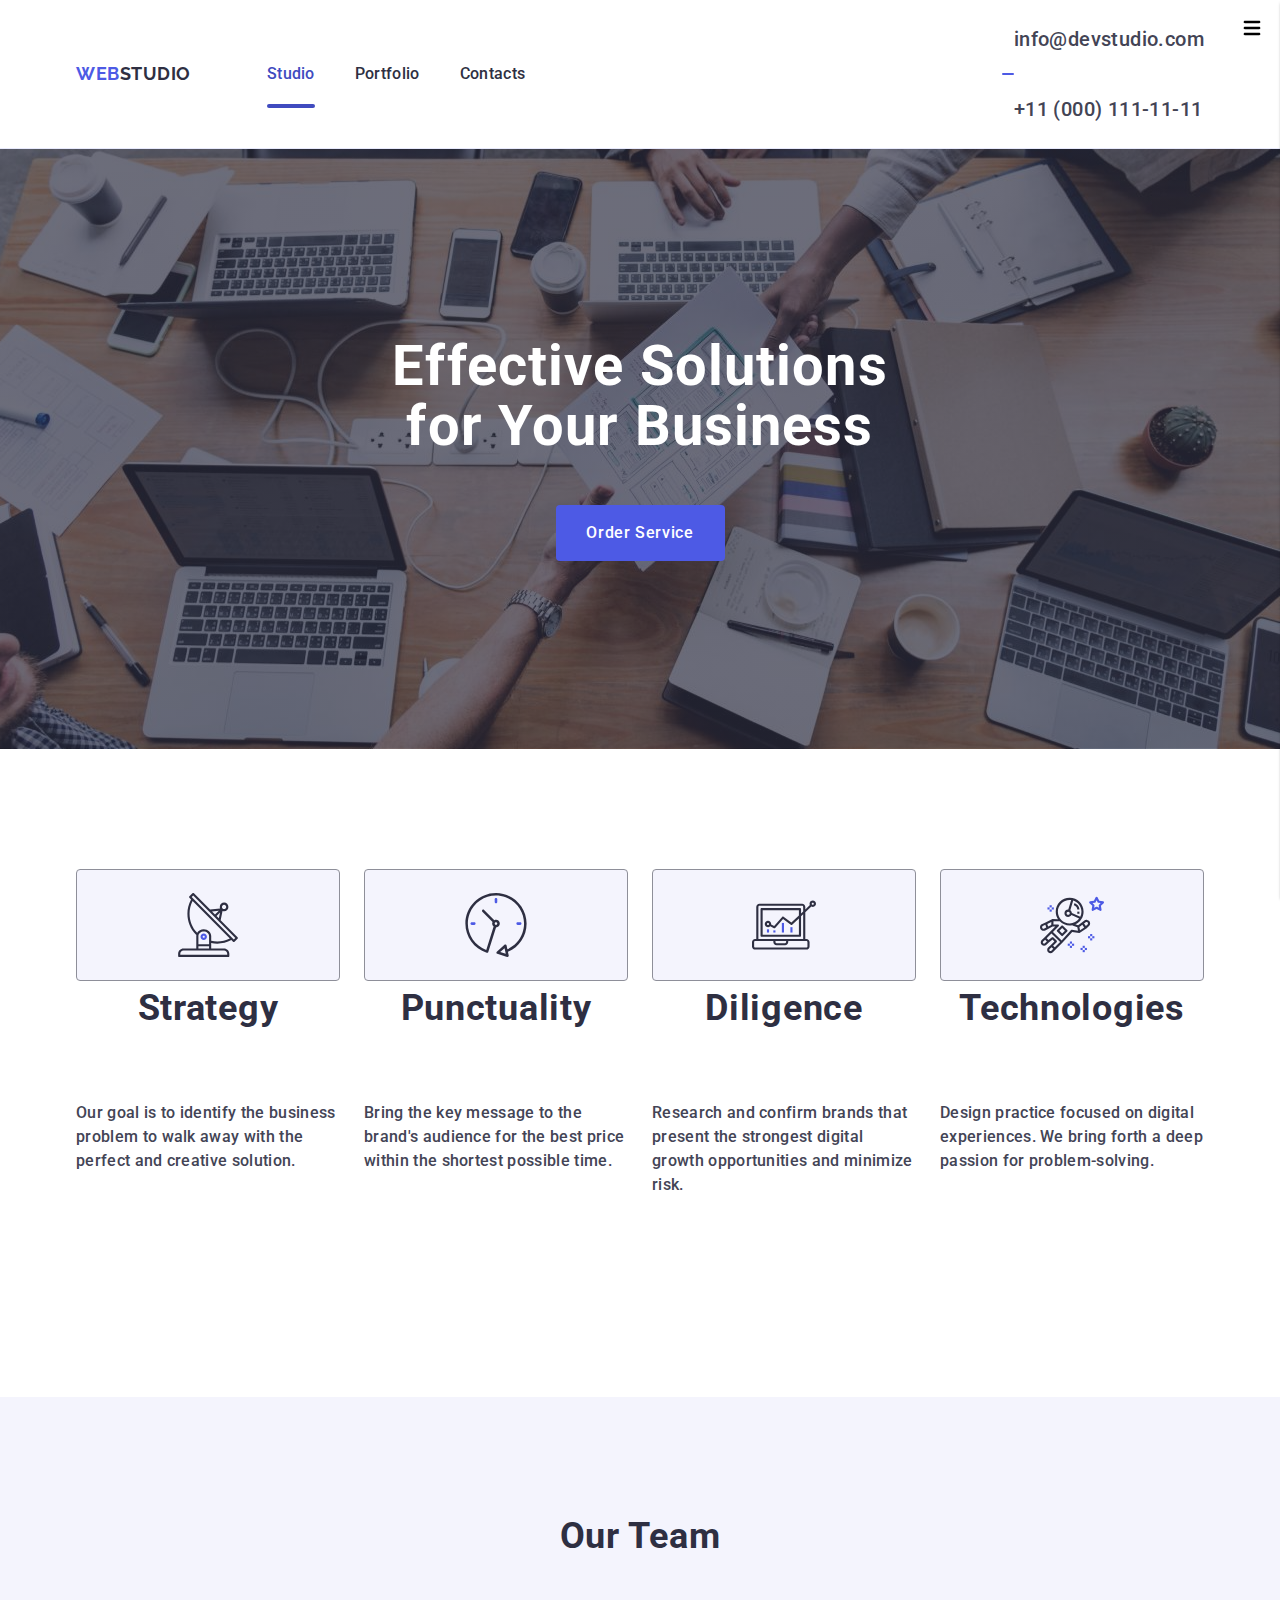
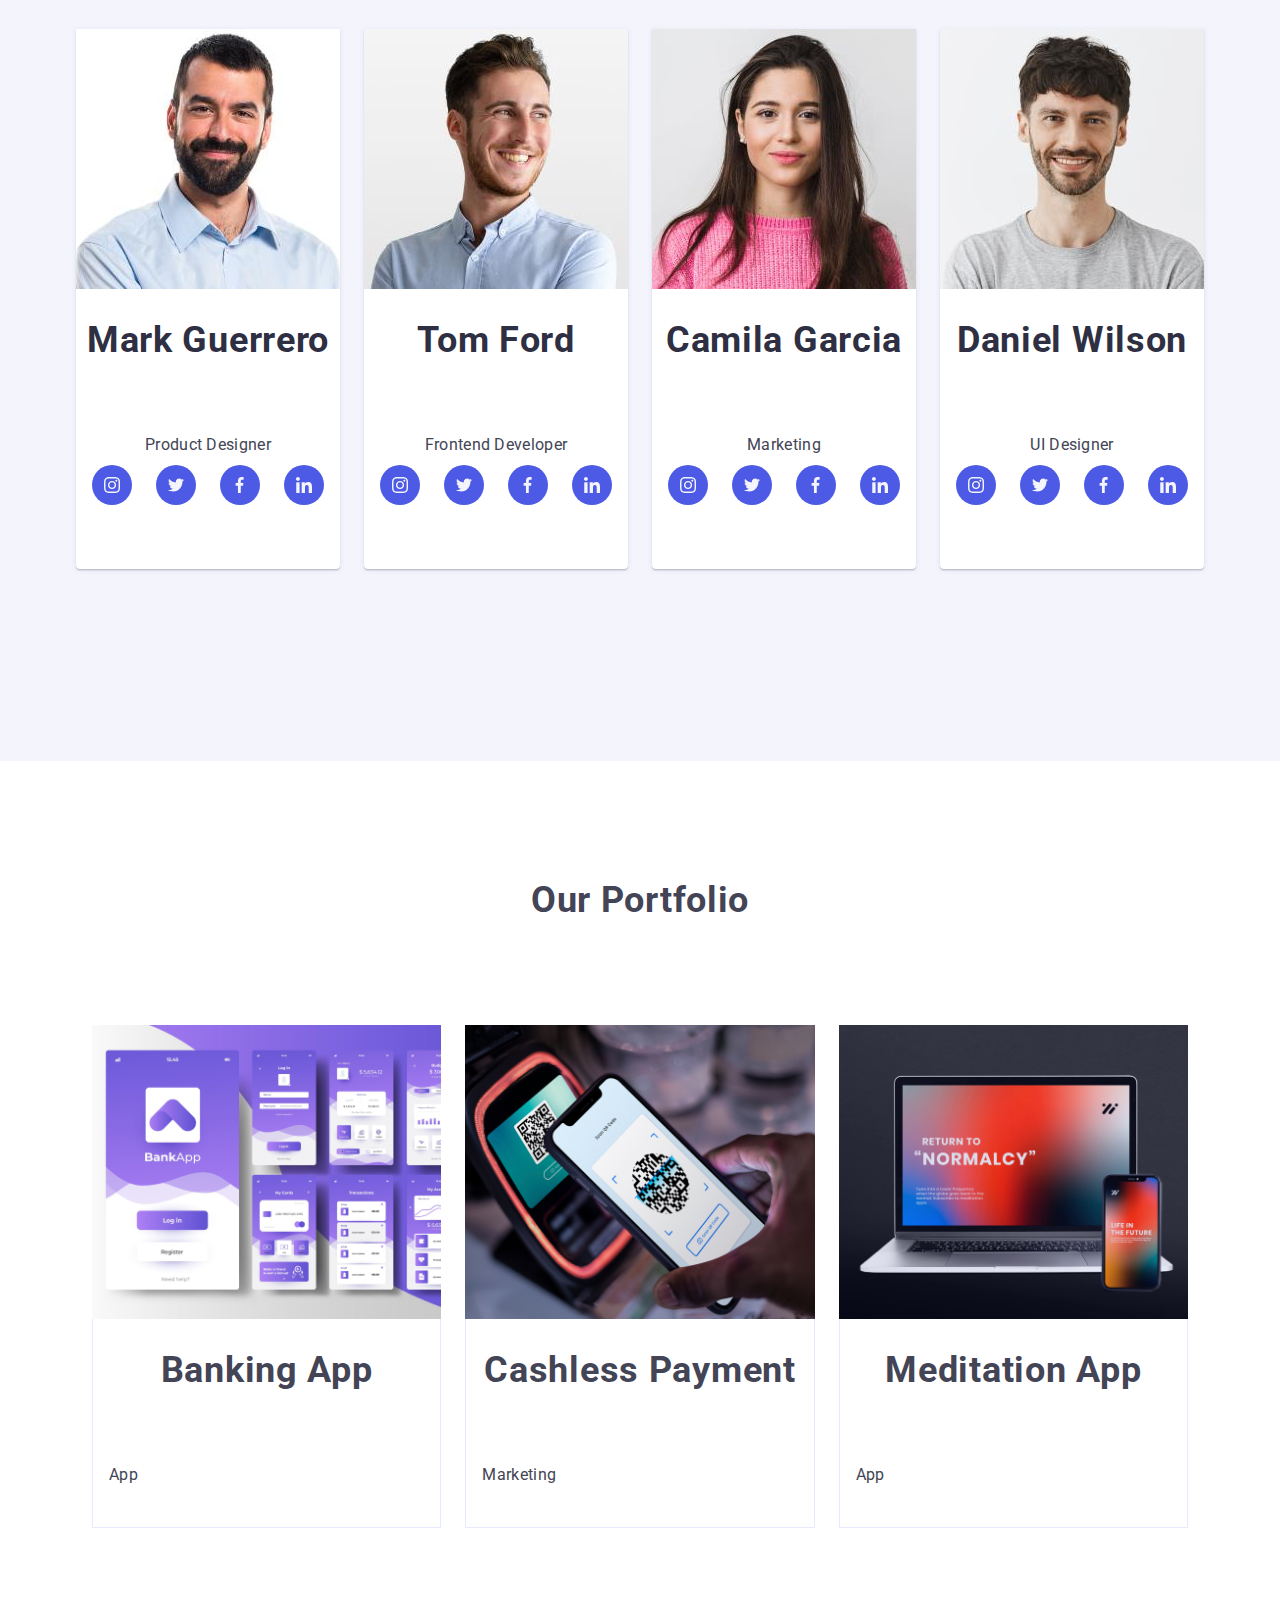
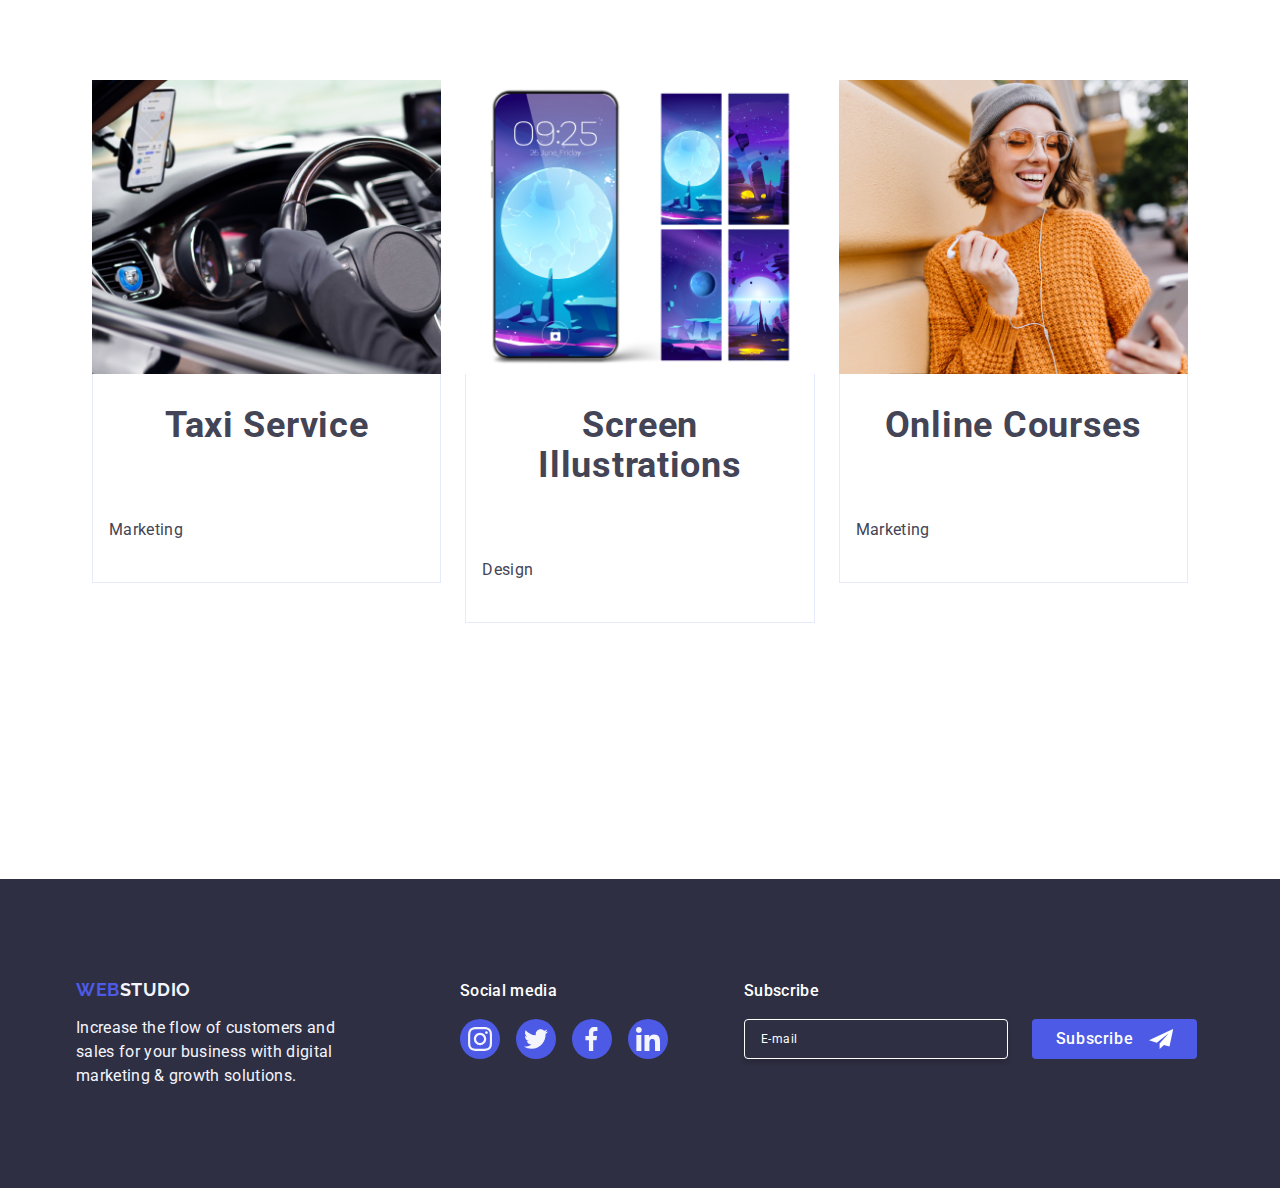
==== index.html @ 23d5470c "poprawka" ====
<!DOCTYPE html>
<html lang="en">
  <head>
    <meta charset="UTF-8" />
    <meta name="viewport" content="width=device-width, initial-scale=1.0" />
    <title>Document</title>
    <link rel="preconnect" href="https://fonts.googleapis.com" />
    <link rel="preconnect" href="https://fonts.gstatic.com" crossorigin />
    <link
      href="https://fonts.googleapis.com/css2?family=Raleway:wght@700&family=Roboto:wght@400;500;700&display=swap"
      rel="stylesheet"
    />
    <link
      rel="stylesheet"
      href="https://cdn.jsdelivr.net/npm/modern-normalize@1.1.0/modern-normalize.min.css"
    />
    <link rel="stylesheet" href="./css/styles.css" type="text/css" />
  </head>
  <body class="body">
    <header class="header">
      <div class="div-header container">
        <nav class="nav">
          <a class="logo">Web<span class="logo-span">Studio</span></a>
          <ul class="menu">
            <li class="list">
              <a class="link-a" href="./index.html">Studio</a>
            </li>
            <li class="list">
              <a class="link-b" href="">Portfolio</a>
            </li>
            <li class="list">
              <a class="link-b" href="">Contacts</a>
            </li>
          </ul>
        </nav>

        <button>
          <svg class="lines" width="24" height="24">
            <use href="./images/icons.svg#icon-heroicons-solid_menu"></use>
          </svg>
        </button>

        <!-- <nav class="nav-new"> -->
        <!-- <div class="new-menu"> -->
        <div class="new-menu-window is-open">
          <button class="modal-button" type="button">
            <svg class="svg-x" width="8" height="8">
              <use href="./images/icons.svg#icon-x"></use>
            </svg>
          </button>
          <ul class="menu-box">
            <li class="list">
              <a class="link-b-menu" href="./index.html">Studio</a>
            </li>
            <li class="list">
              <a class="link-b-menu" href="">Portfolio</a>
            </li>
            <li class="list">
              <a class="link-b-menu" href="">Contacts</a>
            </li>
          </ul>
          <address class="address-menu">
            <ul class="address-list-menu">
              <li class="list-aa">
                <a class="address-a" href="tel:+110001111111"
                  >+11 (000) 111-11-11</a
                >
              </li>
              <li class="list-aa">
                <a class="address-a" href="mailto:info@devstudio.com"
                  >info@devstudio.com</a
                >
              </li>
            </ul>
          </address>
          <ul class="li-media-menu">
            <li class="media">
              <a class="link-media" href="">
                <svg class="svg-media" width="24" height="24">
                  <use href="./images/icons.svg#icon-instagram-2"></use>
                </svg>
              </a>
            </li>
            <li class="media">
              <a class="link-media" href="">
                <svg class="svg-media" width="24" height="24">
                  <use href="./images/icons.svg#icon-twitter-1"></use>
                </svg>
              </a>
            </li>
            <li class="media">
              <a class="link-media" href="">
                <svg class="svg-media" width="24" height="24">
                  <use href="./images/icons.svg#icon-Vector3"></use>
                </svg>
              </a>
            </li>
            <li class="media">
              <a class="link-media" href="">
                <svg class="svg-media" width="24" height="24">
                  <use href="./images/icons.svg#icon-linkedin-1"></use>
                </svg>
              </a>
            </li>
          </ul>
        </div>
        <!-- </div> -->
        <!-- </nav> -->
        <address class="address">
          <ul class="address-list-menu">
            <li class="list-aa">
              <a class="address-a" href="mailto:info@devstudio.com"
                >info@devstudio.com</a
              >
            </li>
            <li class="list-aa">
              <a class="address-a" href="tel:+110001111111"
                >+11 (000) 111-11-11</a
              >
            </li>
          </ul>
        </address>
      </div>
    </header>

    <main>
      <section class="section-a">
        <div class="container">
          <h1 class="hea-a">Effective Solutions for Your Business</h1>
          <button class="button" type="button">Order Service</button>
        </div>
      </section>

      <section class="section-b">
        <div class="container">
          <h2 class="hsek_b visually-hidden">Our mission</h2>
          <ul class="hsek-b-list">
            <li class="li-a">
              <div class="boxx">
                <svg width="64" height="64">
                  <use href="./images/icons.svg#icon-antenna-1"></use>
                </svg>
              </div>
              <h3 class="hea-c">Strategy</h3>
              <p class="paragraph">
                Our goal is to identify the business problem to walk away with
                the perfect and creative solution.
              </p>
            </li>
            <li class="li-a">
              <div class="boxx">
                <svg width="64" height="64">
                  <use href="./images/icons.svg#icon-clock-1"></use>
                </svg>
              </div>
              <h3 class="hea-c">Punctuality</h3>
              <p class="paragraph">
                Bring the key message to the brand's audience for the best price
                within the shortest possible time.
              </p>
            </li>
            <li class="li-a">
              <div class="boxx">
                <svg width="64" height="64">
                  <use href="./images/icons.svg#icon-diagram-1"></use>
                </svg>
              </div>
              <h3 class="hea-c">Diligence</h3>
              <p class="paragraph">
                Research and confirm brands that present the strongest digital
                growth opportunities and minimize risk.
              </p>
            </li>
            <li class="li-a">
              <div class="boxx">
                <svg width="64" height="64">
                  <use href="./images/icons.svg#icon-astronaut-1"></use>
                </svg>
              </div>
              <h3 class="hea-c">Technologies</h3>
              <p class="paragraph">
                Design practice focused on digital experiences. We bring forth a
                deep passion for problem-solving.
              </p>
            </li>
          </ul>
        </div>
      </section>

      <section class="section-c">
        <div class="container">
          <h2 class="hsek-c">Our Team</h2>
          <ul class="hsek-c-list">
            <li class="lis-a">
              <img
                src="./images/img1.jpg"
                srcset="./images/img1.jpg, ./images/img1-x2.jpg"
                alt="Mark Guerrero Product Designer"
                width="264"
              />
              <div class="div-lis">
                <h3 class="hea-c">Mark Guerrero</h3>
                <p class="paragraph-one">Product Designer</p>
                <ul class="li-media-two">
                  <li class="media-two">
                    <a class="link-media-a" href="">
                      <svg class="svg-media" width="16" height="16">
                        <use href="./images/icons.svg#icon-instagram-2"></use>
                      </svg>
                    </a>
                  </li>
                  <li class="media-two">
                    <a class="link-media-a" href="">
                      <svg class="svg-media" width="16" height="16">
                        <use href="./images/icons.svg#icon-twitter-1"></use>
                      </svg>
                    </a>
                  </li>
                  <li class="media-two">
                    <a class="link-media-a" href="">
                      <svg class="svg-media" width="16" height="16">
                        <use href="./images/icons.svg#icon-Vector3"></use>
                      </svg>
                    </a>
                  </li>
                  <li class="media-two">
                    <a class="link-media-a" href="">
                      <svg class="svg-media" width="16" height="16">
                        <use href="./images/icons.svg#icon-linkedin-1"></use>
                      </svg>
                    </a>
                  </li>
                </ul>
              </div>
            </li>
            <li class="lis-a">
              <img
                src="./images/img2.jpg"
                srcset="./images/img2.jpg, ./images/img2-x2.jpg"
                alt="Tom Ford Frontend Developer"
                width="264"
              />
              <div class="div-lis">
                <h3 class="hea-c">Tom Ford</h3>
                <p class="paragraph-one">Frontend Developer</p>
                <ul class="li-media-two">
                  <li class="media-two">
                    <a class="link-media-a" href="">
                      <svg class="svg-media" width="16" height="16">
                        <use href="./images/icons.svg#icon-instagram-2"></use>
                      </svg>
                    </a>
                  </li>
                  <li class="media-two">
                    <a class="link-media-a" href="">
                      <svg class="svg-media" width="16" height="16">
                        <use href="./images/icons.svg#icon-twitter-1"></use>
                      </svg>
                    </a>
                  </li>
                  <li class="media-two">
                    <a class="link-media-a" href="">
                      <svg class="svg-media" width="16" height="16">
                        <use href="./images/icons.svg#icon-Vector3"></use>
                      </svg>
                    </a>
                  </li>
                  <li class="media-two">
                    <a class="link-media-a" href="">
                      <svg class="svg-media" width="16" height="16">
                        <use href="./images/icons.svg#icon-linkedin-1"></use>
                      </svg>
                    </a>
                  </li>
                </ul>
              </div>
            </li>
            <li class="lis-a">
              <img
                src="./images/img3.jpg"
                srcset="./images/img3.jpg, ./images/img3-x2.jpg"
                alt="Camila Garcia Marketing"
                width="264"
              />
              <div class="div-lis">
                <h3 class="hea-c">Camila Garcia</h3>
                <p class="paragraph-one">Marketing</p>
                <ul class="li-media-two">
                  <li class="media-two">
                    <a class="link-media-a" href="">
                      <svg class="svg-media" width="16" height="16">
                        <use href="./images/icons.svg#icon-instagram-2"></use>
                      </svg>
                    </a>
                  </li>
                  <li class="media-two">
                    <a class="link-media-a" href="">
                      <svg class="svg-media" width="16" height="16">
                        <use href="./images/icons.svg#icon-twitter-1"></use>
                      </svg>
                    </a>
                  </li>
                  <li class="media-two">
                    <a class="link-media-a" href="">
                      <svg class="svg-media" width="16" height="16">
                        <use href="./images/icons.svg#icon-Vector3"></use>
                      </svg>
                    </a>
                  </li>
                  <li class="media-two">
                    <a class="link-media-a" href="">
                      <svg class="svg-media" width="16" height="16">
                        <use href="./images/icons.svg#icon-linkedin-1"></use>
                      </svg>
                    </a>
                  </li>
                </ul>
              </div>
            </li>
            <li class="lis-a">
              <img
                src="./images/img4.jpg"
                srcset="./images/img4.jpg, ./images/img4-x2.jpg"
                alt="Daniel Wilson UI Designer"
                width="264"
              />
              <div class="div-lis">
                <h3 class="hea-c">Daniel Wilson</h3>
                <p class="paragraph-one">UI Designer</p>
                <ul class="li-media-two">
                  <li class="media-two">
                    <a class="link-media-a" href="">
                      <svg class="svg-media" width="16" height="16">
                        <use href="./images/icons.svg#icon-instagram-2"></use>
                      </svg>
                    </a>
                  </li>
                  <li class="media-two">
                    <a class="link-media-a" href="">
                      <svg class="svg-media" width="16" height="16">
                        <use href="./images/icons.svg#icon-twitter-1"></use>
                      </svg>
                    </a>
                  </li>
                  <li class="media-two">
                    <a class="link-media-a" href="">
                      <svg class="svg-media" width="16" height="16">
                        <use href="./images/icons.svg#icon-Vector3"></use>
                      </svg>
                    </a>
                  </li>
                  <li class="media-two">
                    <a class="link-media-a" href="">
                      <svg class="svg-media" width="16" height="16">
                        <use href="./images/icons.svg#icon-linkedin-1"></use>
                      </svg>
                    </a>
                  </li>
                </ul>
              </div>
            </li>
          </ul>
        </div>
      </section>

      <section class="section-d">
        <div class="container">
          <h2 class="hsek-d">Our Portfolio</h2>
          <ul class="hsek-d-list">
            <li class="hsek-d-list-a">
              <div class="giewont">
                <picture>
                  <source
                    media="(max-width: 767.9px)"
                    srcset="
                      ./images/img5-x1phone.jpg,
                      ./images/img5-x2phone.jpg x2
                    "
                  />
                  <source
                    media="(max-width: 1157.9px)"
                    srcset="
                      ./images/img5-x1tablet.jpg,
                      ./images/img5-x2tablet.jpg x2
                    "
                  />
                  <source
                    media="(min-width: 1158px)"
                    srcset="
                      ./images/img5-x1tablet.jpg,
                      ./images/img5-x2tablet.jpg x2
                    "
                  />
                  <img
                    src="./images/img5.jpg"
                    alt="application screen-shot"
                    width="100%"
                    height="auto"
                  />
                </picture>

                <p class="giewont-par">
                  14 Stylish and User-Friendly App Design Concepts · Task
                  Manager App · Calorie Tracker App · Exotic Fruit Ecommerce App
                  · Cloud Storage App
                </p>
              </div>
              <div class="div-hsek-d">
                <h3 class="hea-c">Banking App</h3>
                <p class="paragraph-app">App</p>
              </div>
            </li>
            <li class="hsek-d-list-a">
              <div class="giewont">
                <picture>
                  <source
                    media="(max-width: 767.9px)"
                    srcset="
                      ./images/img6-x1phone.jpg,
                      ./images/img6-x2phone.jpg x2
                    "
                  />
                  <source
                    media="(max-width: 1157.9px)"
                    srcset="
                      ./images/img6-x1tablet.jpg,
                      ./images/img6-x2tablet.jpg x2
                    "
                  />
                  <source
                    media="(min-width: 1158px)"
                    srcset="
                      ./images/img6-x1tablet.jpg,
                      ./images/img6-x2tablet.jpg x2
                    "
                  />
                  <img
                    src="./images/img6.jpg"
                    alt="application screen-shot"
                    width="100%"
                    height="auto"
                  />
                </picture>

                <p class="giewont-par">
                  14 Stylish and User-Friendly App Design Concepts · Task
                  Manager App · Calorie Tracker App · Exotic Fruit Ecommerce App
                  · Cloud Storage App
                </p>
              </div>
              <div class="div-hsek-d">
                <h3 class="hea-c">Cashless Payment</h3>
                <p class="paragraph-app">Marketing</p>
              </div>
            </li>
            <li class="hsek-d-list-a">
              <div class="giewont">
                <picture>
                  <source
                    media="(max-width: 767.9px)"
                    srcset="
                      ./images/img7-x1phone.jpg,
                      ./images/img7-x2phone.jpg x2
                    "
                  />
                  <source
                    media="(max-width: 1157.9px)"
                    srcset="
                      ./images/img7-x1tablet.jpg,
                      ./images/img7-x2tablet.jpg x2
                    "
                  />
                  <source
                    media="(min-width: 1158px)"
                    srcset="
                      ./images/img7-x1tablet.jpg,
                      ./images/img7-x2tablet.jpg x2
                    "
                  />
                  <img
                    src="./images/img7.jpg"
                    alt="application screen-shot"
                    width="100%"
                    height="auto"
                  />
                </picture>

                <p class="giewont-par">
                  14 Stylish and User-Friendly App Design Concepts · Task
                  Manager App · Calorie Tracker App · Exotic Fruit Ecommerce App
                  · Cloud Storage App
                </p>
              </div>
              <div class="div-hsek-d">
                <h3 class="hea-c">Meditation App</h3>
                <p class="paragraph-app">App</p>
              </div>
            </li>
            <li class="hsek-d-list-a">
              <div class="giewont">
                <picture>
                  <source
                    media="(max-width: 767.9px)"
                    srcset="
                      ./images/img8-x1phone.jpg,
                      ./images/img8-x2phone.jpg x2
                    "
                  />
                  <source
                    media="(max-width: 1157.9px)"
                    srcset="
                      ./images/img8-x1tablet.jpg,
                      ./images/img8-x2tablet.jpg x2
                    "
                  />
                  <source
                    media="(min-width: 1158px)"
                    srcset="
                      ./images/img8-x1tablet.jpg,
                      ./images/img8-x2tablet.jpg x2
                    "
                  />
                  <img
                    src="./images/img8.jpg"
                    alt="application screen-shot"
                    width="100%"
                    height="auto"
                  />
                </picture>

                <p class="giewont-par">
                  14 Stylish and User-Friendly App Design Concepts · Task
                  Manager App · Calorie Tracker App · Exotic Fruit Ecommerce App
                  · Cloud Storage App
                </p>
              </div>
              <div class="div-hsek-d">
                <h3 class="hea-c">Taxi Service</h3>
                <p class="paragraph-app">Marketing</p>
              </div>
            </li>
            <li class="hsek-d-list-a">
              <div class="giewont">
                <picture>
                  <source
                    media="(max-width: 767.9px)"
                    srcset="
                      ./images/img9-x1phone.jpg,
                      ./images/img9-x2phone.jpg x2
                    "
                  />
                  <source
                    media="(max-width: 1157.9px)"
                    srcset="
                      ./images/img9-x1tablet.jpg,
                      ./images/img9-x2tablet.jpg x2
                    "
                  />
                  <source
                    media="(min-width: 1158px)"
                    srcset="
                      ./images/img9-x1tablet.jpg,
                      ./images/img9-x2tablet.jpg x2
                    "
                  />
                  <img
                    src="./images/img9.jpg"
                    alt="application screen-shot"
                    width="100%"
                    height="auto"
                  />
                </picture>

                <p class="giewont-par">
                  14 Stylish and User-Friendly App Design Concepts · Task
                  Manager App · Calorie Tracker App · Exotic Fruit Ecommerce App
                  · Cloud Storage App
                </p>
              </div>
              <div class="div-hsek-d">
                <h3 class="hea-c">Screen Illustrations</h3>
                <p class="paragraph-app">Design</p>
              </div>
            </li>
            <li class="hsek-d-list-a">
              <div class="giewont">
                <picture>
                  <source
                    media="(max-width: 767.9px)"
                    srcset="
                      ./images/img10-x1phone.jpg,
                      ./images/img10-x2phone.jpg x2
                    "
                  />
                  <source
                    media="(max-width: 1157.9px)"
                    srcset="
                      ./images/img10-x1tablet.jpg,
                      ./images/img10-x2tablet.jpg x2
                    "
                  />
                  <source
                    media="(min-width: 1158px)"
                    srcset="
                      ./images/img10-x1tablet.jpg,
                      ./images/img10-x2tablet.jpg x2
                    "
                  />
                  <img
                    src="./images/img10.jpg"
                    alt="application screen-shot"
                    width="100%"
                    height="auto"
                  />
                </picture>

                <p class="giewont-par">
                  14 Stylish and User-Friendly App Design Concepts · Task
                  Manager App · Calorie Tracker App · Exotic Fruit Ecommerce App
                  · Cloud Storage App
                </p>
              </div>
              <div class="div-hsek-d">
                <h3 class="hea-c">Online Courses</h3>
                <p class="paragraph-app">Marketing</p>
              </div>
            </li>
          </ul>
        </div>
      </section>
    </main>

    <footer class="footer">
      <div class="container-footer">
        <div class="footer-a">
          <a class="logo-footer" href="./index.html"
            >Web<span class="logo-span_a">Studio</span></a
          >
          <p class="paragraph_footer">
            Increase the flow of customers and sales for your business with
            digital marketing & growth solutions.
          </p>
        </div>
        <div class="to-ten-div">
          <p class="social-p">Social media</p>
          <ul class="li-media">
            <li class="media">
              <a class="link-media" href="">
                <svg class="svg-media" width="24" height="24">
                  <use href="./images/icons.svg#icon-instagram-2"></use>
                </svg>
              </a>
            </li>
            <li class="media">
              <a class="link-media" href="">
                <svg class="svg-media" width="24" height="24">
                  <use href="./images/icons.svg#icon-twitter-1"></use>
                </svg>
              </a>
            </li>
            <li class="media">
              <a class="link-media" href="">
                <svg class="svg-media" width="24" height="24">
                  <use href="./images/icons.svg#icon-Vector3"></use>
                </svg>
              </a>
            </li>
            <li class="media">
              <a class="link-media" href="">
                <svg class="svg-media" width="24" height="24">
                  <use href="./images/icons.svg#icon-linkedin-1"></use>
                </svg>
              </a>
            </li>
          </ul>
        </div>
        <div class="form-footer">
          <p class="form-p">Subscribe</p>
          <form class="form-form">
            <label class="form-label">
              <input
                class="form-input"
                name="email"
                type="email"
                placeholder="E-mail"
              />
            </label>
            <button class="form-button" type="submit" value="Subscribe">
              Subscribe
              <svg class="svg-footer" width="24" height="24">
                <use href="./images/icons.svg#icon-icon-send"></use>
              </svg>
            </button>
          </form>
        </div>
      </div>
    </footer>

    <div class="modal">
      <div class="modal-window">
        <button class="modal-button" type="button">
          <svg class="svg-x" width="8" height="8">
            <use href="./images/icons.svg#icon-x"></use>
          </svg>
        </button>
        <p class="modal-p">Leave your contacts and we will call you back</p>
        <form>
          <div class="form-modal-div">
            <label class="form-modal-label" for="user-name">Name </label>
            <div class="form-modal-divv">
              <input
                class="modal-input"
                id="user-name"
                name="user-name"
                type="text"
              />
              <svg class="svg-people" width="18" height="24">
                <use href="./images/icons.svg#icon-People"></use>
              </svg>
            </div>
          </div>
          <div class="form-modal-div">
            <label class="form-modal-label" for="Phone">Phone </label>
            <div class="form-modal-divv">
              <input class="modal-input" id="Phone" name="Phone" type="text" />
              <svg class="svg-people" width="18" height="24">
                <use href="./images/icons.svg#icon-Phone"></use>
              </svg>
            </div>
          </div>
          <div class="form-modal-div">
            <label class="form-modal-label" for="E-mail">Email </label>
            <div class="form-modal-divv">
              <input
                class="modal-input"
                id="E-mail"
                name="E-mail"
                type="text"
              />
              <svg class="svg-people" width="18" height="24">
                <use href="./images/icons.svg#icon-Mail"></use>
              </svg>
            </div>
          </div>
          <div class="form-modal-label-text">
            <label class="form-modal-label" for="user-comment">Comment </label>
            <textarea
              class="modal-textarea"
              id="user-comment"
              name="user-comment"
              placeholder="Text input"
            >
            </textarea>
          </div>
          <div class="modal-checkbox">
            <input
              class="modal-checkbox-input visually-hidden"
              id="user-privacy"
              type="checkbox"
              value="true"
              name="user-privacy"
            />
            <label class="form-modal-label" for="user-privacy">
              <span class="modal-span">
                <svg class="svg-ptaszek" width="10" height="8">
                  <use href="./images/icons.svg#icon-ptaszek"></use>
                </svg> </span
              >I accept the terms and conditions of the
              <a class="link-modal" href="">Privacy Policy</a>
            </label>
          </div>
          <button class="button" type="button">Send</button>
        </form>
      </div>
    </div>
  </body>
</html>
---- css/styles.css ----
.body {
  font-family: "Roboto", sans-serif;
  color: #434455;
  background-color: #ffffff;
}
.hea-a {
  font-weight: 700;
  font-size: 56px;
  line-height: 1.07;
  text-align: center;
  letter-spacing: 0.02em;
  max-width: 496px;
  margin: 0 auto;
  margin-bottom: 48px;
  background-image: url(peopleoffice.jpg);
}
.hea_b {
  font-weight: 700;
  font-size: 20px;
  line-height: 1.2;
  letter-spacing: 0.02em;
}

.hsek_b {
  font-weight: 700;
  font-size: 20px;
  line-height: 1.2;
  letter-spacing: 0.02em;
  color: #2e2f42;
}
.hsek-b-list {
  display: flex;
  gap: 24px;
}

.hea-c {
  font-weight: 500;
  font-size: 20px;
  line-height: 1.2;
  letter-spacing: 0.02em;
  background-color: #ffffff;
  margin-bottom: 8px;
  margin-bottom: 8px;
}
.hsek-c {
  font-weight: 700;
  font-size: 36px;
  line-height: 1.11;
  letter-spacing: 0.02em;
  text-align: center;
  text-transform: capitalize;
  margin-bottom: 72px;
}
.hsek-c-list {
  display: flex;
  gap: 24px;
  margin: 0;
  padding: 0;
}
.hsek-d {
  font-weight: 700;
  font-size: 36px;
  line-height: 1.11;
  letter-spacing: 0.02em;
  text-align: center;
  text-transform: capitalize;
  margin-bottom: 72px;
}
.hsek-d-list {
  display: flex;
  flex-wrap: wrap;
  column-gap: 24px;
  row-gap: 48px;
}
.hsek-d-list-a {
  list-style: none;
  width: calc((100% - 48px) / 3);
  transition: box-shadow 250ms cubic-bezier(0.4, 0, 0.2, 1);
}
.div-hsek-d {
  padding: 32px 16px;
  border: 1px solid #e7e9fc;
  border-top: none;
}
.paragraph {
  font-weight: 400;
  line-height: 1.5em;
  letter-spacing: 0.02em;
  background-color: #ffffff;
  color: #434455;
  margin-bottom: 8px;
}
.paragraph-one {
  font-weight: 400;
  line-height: 1.5em;
  letter-spacing: 0.02em;
  background-color: #ffffff;
  color: #434455;
  margin-bottom: 8px;
}
.paragraph-app {
  font-weight: 400;
  line-height: 1.5em;
  letter-spacing: 0.02em;
  background-color: #ffffff;
  color: #434455;
  margin-bottom: 8px;
}
.paragraph_footer {
  max-width: 264px;
}
.header {
  border-bottom: 1px solid #e7e9fc;
  padding: 24px 0;
  box-shadow: 0px 2px 1px rgba(46, 47, 66, 0.08),
    0px 1px 1px rgba(46, 47, 66, 0.16), 0px 1px 6px rgba(46, 47, 66, 0.08);
}
.section-a {
  background-color: #2e2f42;
  color: #ffffff;
  padding-top: 188px;
  padding-bottom: 188px;
  max-width: 1440px;
  background-image: linear-gradient(
      rgba(46, 47, 66, 0.7),
      rgba(46, 47, 66, 0.7)
    ),
    url(../images/people-office.jpg);
  background-repeat: no-repeat;
  background-position: center;
  background-size: cover;
  margin: 0 auto;
}
.new-menu-window {
  transform: translateX(0%);
}

.nav-new {
  display: none;
}
@media screen and (max-width: 768px) {
  .container {
    max-width: 100%;
    background-position: center;
  }
  .hsek-b-list,
  .hsek-c-list,
  .hsek-d-list,
  .nav-new {
    display: block;
  }
  .hsek-c-list {
    display: flex;
    flex-direction: column;
    gap: 72px;
    align-items: center;
  }

  .nav-new {
    display: none;
  }
  .hea-c {
    max-width: auto 0;
    font-weight: 700;
    font-size: 36px;
    line-height: 111%;
    letter-spacing: 0.02em;
    text-align: center;
  }
  .paragraph {
    max-width: auto 0;
    font-weight: 500;
    font-size: 16px;
    line-height: 150%;
    letter-spacing: 0.02em;
    margin-bottom: 72px;
  }
  .lis-a {
    border-radius: 0 0 4px 4px;
    padding: 0px 0px 32px 0px;
    width: auto 0;
    margin-bottom: 72px;
  }
  .hsek-d-list-a {
    border-radius: 0 0 4px 4px;
    padding: 0px 0px 32px 0px;
    width: 288px;
    height: 400px;
    margin-bottom: 72px;
  }
  img {
    margin: auto;
  }

  .hsek-d-list {
    display: center;
    border-bottom: 1px solid var(--cornflower);
    border-left: 1px solid var(--cornflower);
    border-right: 1px solid var(--cornflower);
    padding: 32px 16px;
    width: auto;
  }

  .footer {
    display: block;
  }
}
@media (min-width: 769px) and (max-width: 1439px) {
  .container {
    background-position: center;
  }
  .hsek-b-list,
  .hsek-c-list,
  .hsek-d-list,
  .nav-new {
    display: flex;
  }
  .hea-c {
    max-width: auto 0;
    font-weight: 700;
    font-size: 36px;
    line-height: 111%;
    letter-spacing: 0.02em;
    text-align: center;
    margin-bottom: 72px;
  }
  .paragraph {
    max-width: auto 0;
    font-weight: 500;
    font-size: 16px;
    line-height: 150%;
    letter-spacing: 0.02em;
    /* margin-bottom: 72px; */
  }
  .lis-a {
    border-radius: 0 0 4px 4px;
    padding: 0px 0px 32px 0px;
    width: auto 0;
    margin-bottom: 72px;
  }
  .hsek-d-list-a {
    border-radius: 0 0 4px 4px;
    padding: 0px 0px 32px 0px;

    margin-bottom: 72px;
  }
  img {
    margin: auto;
  }

  .hsek-d-list {
    display: center;
    border-bottom: 1px solid var(--cornflower);
    border-left: 1px solid var(--cornflower);
    border-right: 1px solid var(--cornflower);
    padding: 32px 16px;
    width: auto;
  }

  .footer {
    display: flex;
  }
}
.section-b {
  color: #2e2f42;
  padding-top: 120px;
  padding-bottom: 120px;
}
.section-c {
  background-color: #f4f4fd;
  color: #2e2f42;
  padding-top: 120px;
  padding-bottom: 120px;
}
.section-d {
  padding-top: 120px;
  padding-bottom: 120px;
}
.footer {
  background-color: #2e2f42;
  color: #ffffff;
  padding-top: 100px;
  padding-bottom: 100px;
}
.footer-a {
  margin-right: 120px;
}
.button {
  background-color: #4d5ae5;
  font-family: "Roboto", sans-serif;
  font-weight: 500;
  font-size: 16px;
  line-height: 1.5;
  letter-spacing: 0.04em;
  color: #ffffff;
  display: block;
  min-width: 169px;
  height: 56px;
  cursor: pointer;
  margin: 0 auto;
  transition-property: background-color;
  transition-duration: 250ms;
  transition-timing-function: cubic-bezier(0.4, 0, 0.2, 1);
}
button {
  cursor: pointer;
  border: none;
  transition-property: all;
  border-radius: 4px;
  background-color: #4d5ae5;
}
.button:hover,
.button:focus {
  background-color: #404bbf;
}
a:hover {
  color: #404bbf;
}

.logo {
  font-family: "Raleway", sans-serif;
  font-weight: 700;
  font-size: 18px;
  line-height: 1.17;
  letter-spacing: 0.03em;
  text-transform: uppercase;
  color: #4d5ae5;
  margin-right: 76px;
}
.logo-footer {
  font-family: "Raleway", sans-serif;
  font-weight: 700;
  font-size: 18px;
  line-height: 1.17;
  letter-spacing: 0.03em;
  text-transform: uppercase;
  text-decoration: none;
  color: #4d5ae5;
  margin-right: 76px;
  display: inline-block;
  margin-bottom: 16px;
}
.logo-span {
  color: #2e2f42;
}
.link-a {
  font-weight: 500;
  line-height: 1.5;
  letter-spacing: 0.02em;
  color: #404bbf;
  text-decoration: none;
  padding-top: 24px;
  padding-bottom: 24px;
  position: relative;
  transition-property: color;
  transition-duration: 250ms;
  transition-timing-function: cubic-bezier(0.4, 0, 0.2, 1);
}
.link-a-menu {
  font-weight: 700;
  font-size: 36px;
  line-height: 111%;
  letter-spacing: 0.02em;
  gap: 40px;
  color: #404bbf;
  text-decoration: none;
  padding-top: 24px;
  padding-bottom: 24px;
  transition-property: color;
  transition-duration: 250ms;
  transition-timing-function: cubic-bezier(0.4, 0, 0.2, 1);
}
.link-b {
  font-weight: 500;
  line-height: 1.5;
  letter-spacing: 0.02em;
  color: #2e2f42;
  text-decoration: none;
  padding-top: 24px;
  padding-bottom: 24px;
  position: relative;
  transition-duration: 250ms;
  transition-timing-function: cubic-bezier(0.4, 0, 0.2, 1);
}
.link-b-menu {
  font-weight: 700;
  font-size: 36px;
  line-height: 111%;
  letter-spacing: 0.02em;
  gap: 40px;
  color: #2e2f42;
  text-decoration: none;
  padding-top: 24px;
  padding-bottom: 24px;
  transition-duration: 250ms;
  transition-timing-function: cubic-bezier(0.4, 0, 0.2, 1);
}
.link_a:focus,
.link_a:active {
  color: #404bbf;
}

.list {
  font-style: normal;
  color: #404bbf;
  transition-property: color;
  transition-duration: 250ms;
  transition-timing-function: cubic-bezier(0.4, 0, 0.2, 1);
}
.list-aa {
  font-style: normal;
  color: #404bbf;
  transition: color 250ms cubic-bezier(0.4, 0, 0.2, 1);
}
.list-aaa {
  font-style: normal;
  color: #404bbf;
  transition-property: color;
  transition-duration: 250ms;
  transition-timing-function: cubic-bezier(0.4, 0, 0.2, 1);
}
.list::after {
  width: 100%;
  position: absolute;
  left: 0;
  bottom: -1px;
  height: 4px;
  background-color: #404bbf;
  border-radius: 2px;
}
.address-list {
  display: flex;
  gap: 40px;
}
.address-list-menu {
  display: flex;
  flex-direction: column;
  gap: 40px;
  font-weight: 500;
  font-size: 20px;
  line-height: 120%;
  letter-spacing: 0.02em;
}
.address {
  transform: color 250ms cubic-bezier(0.4, 0, 0.2, 1);
}
.address-menu {
  /* display: block;
  width: 193px;
  height: 72px; */
}

.address-a {
  text-decoration: none;
  line-height: 1.5;
  letter-spacing: 0.02em;
  color: #434455;
  transition: color 250ms cubic-bezier(0.4, 0, 0.2, 1);
}
.address_a:focus {
  color: #404bbf;
}

.logo-span_a {
  color: #f4f4fd;
}

.paragraph_footer {
  line-height: 1.5;
  letter-spacing: 0.02em;
  color: #f4f4fd;
}

.lis-a {
  width: 264px;
  background-color: #ffffff;
  list-style: none;
  flex-basis: calc((100% - 72px) / 4);
  border-radius: 0px 0px 4px 4px;
  box-shadow: 0px 1px 6px rgba(46, 47, 66, 0.08),
    0px 1px 1px rgba(46, 47, 66, 0.16), 0px 2px 1px rgba(46, 47, 66, 0.08);
}
.lis-b {
  background-color: #ffffff;
  list-style: none;
  border-radius: 0px 0px 4px 4px;
}
.lis-c {
  background-color: #ffffff;
  list-style: none;
  border-radius: 0px 0px 4px 4px;
}
.lis-d {
  background-color: #ffffff;
  list-style: none;
  border-radius: 0px 0px 4px 4px;
}
.div-lis {
  padding: 32px 0px 32px;
  text-align: center;
}

.li-a {
  list-style: none;
  margin-bottom: 72px;
  /* width: calc((100% - 72px) / 4); */
}
.li-b {
  list-style: none;
}
.li-c {
  list-style: none;
}
.li-d {
  list-style: none;
}
.list {
  list-style: none;
  transition: color 250ms;
  transition: cubic-bezier(0.4, 0, 0.2, 1);
}
.list:focus,
.list:active,
.list:hover,
.list:visited {
  color: #404bbf;
}

.div-header {
  display: flex;
  align-items: center;
}
.nav {
  display: flex;
  align-items: center;
  margin-right: auto;
}
.menu {
  display: flex;
  gap: 40px;
}
.container {
  width: 1158px;
  margin: 0 auto;
  padding-left: 15px;
  padding-right: 15px;
}
.container-footer {
  width: 1158px;
  margin: 0 auto;
  padding-left: 15px;
  padding-right: 15px;
}

img {
  display: block;
  max-width: 100%;
  height: auto;
}
.paragraph-four {
  margin-bottom: 8px;
}
h1,
h2,
h3,
h4,
h5,
h6,
p {
  margin: 0;
}
ul,
ol {
  list-style: none;
  margin: 0;
  padding-left: 0;
}
.visually-hidden {
  position: absolute;
  width: 1px;
  height: 1px;
  margin: -1px;
  border: 0;
  padding: 0;
  white-space: nowrap;
  clip-path: inset(100%);
  clip: rect(0 0 0 0);
  overflow: hidden;
}
.boxx {
  width: 264px;
  height: 112px;
  border: solid 1px;
  border-radius: 4px;
  border-color: #8e8f99;
  background-color: #f4f4fd;
  display: flex;
  justify-items: center;
  justify-content: center;
  align-items: center;
  margin-bottom: 8px;
}
.media {
  width: 40px;
  height: 40px;
  gap: 16px;
}
.media-two {
  width: 40px;
  height: 40px;
  gap: 24px;
}
.li-media {
  list-style: none;
  display: flex;
  justify-content: center;
  gap: 16px;
  margin: 0;
  padding: 0;
}
.li-media-menu {
  list-style: none;
  display: flex;
  justify-content: center;
  gap: 40px;
  margin-top: 180px;
  padding: 0;
}
.li-media-two {
  list-style: none;
  display: flex;
  justify-content: center;
  gap: 24px;
  margin: 0;
  padding: 0;
}
.link-media {
  width: 100%;
  height: 100%;
  background-color: #4d5ae5;
  display: flex;
  border-radius: 50%;
  justify-content: center;
  align-items: center;
  transition-property: background-color;
  transition-duration: 250ms;
  transition-timing-function: cubic-bezier(0.4, 0, 0.2, 1);
}
.link-media-a {
  width: 100%;
  height: 100%;
  background-color: #4d5ae5;
  display: flex;
  border-radius: 50%;
  justify-content: center;
  align-items: center;
  transition-property: background-color;
  transition-duration: 250ms;
  transition-timing-function: cubic-bezier(0.4, 0, 0.2, 1);
}
.icons-menu-link {
  width: 100%;
  height: 100%;
  background-color: #4d5ae5;
  display: flex;
  border-radius: 50%;
  justify-content: center;
  align-items: center;
  transition-property: background-color;
  transition-duration: 250ms;
  transition-timing-function: cubic-bezier(0.4, 0, 0.2, 1);
}
.link-media-a:hover,
.link-media-a:focus {
  background-color: #404bbf;
}
.link-media:hover,
.link-media:focus {
  background-color: #31d0aa;
}
.svg-media {
  fill: #f4f4fd;
}
.social-p {
  display: flex;
  align-items: baseline;
  font-weight: 500;
  font-size: 16px;
  line-height: 1.5;
  letter-spacing: 0.02em;
  color: #ffffff;
  margin-bottom: 16px;
}

.link-a::after {
  content: "";
  width: 100%;
  position: absolute;
  left: 0;
  bottom: -1px;
  height: 4px;
  background-color: #404bbf;
  border-radius: 2px;
}
.link-a-menu::after {
  content: "";
  width: 100%;
  position: absolute;
  left: 0;
  bottom: -1px;
  height: 4px;
  background-color: #404bbf;
  border-radius: 2px;
}
.link-a-menu::after {
  content: "";
  width: 100%;
  position: absolute;
  left: 0;
  bottom: -1px;
  height: 4px;
  background-color: #404bbf;
  border-radius: 2px;
}
.footer .container-footer {
  display: flex;
  align-items: baseline;
}
.giewont {
  position: relative;
  overflow: hidden;
}
.giewont-par {
  position: absolute;
  font-size: 16px;
  line-height: 1.5;
  letter-spacing: 0.02em;
  color: #f4f4fd;
  padding: 40px 32px;
  background-color: #4d5ae5;
  height: 100%;
  width: 100%;
  top: 0;
  left: 0;
  transform: translateY(100%);
  transition-property: transform;
  transition-duration: 250ms;
  transition-timing-function: cubic-bezier(0.4, 0, 0.2, 1);
}
.hsek-d-list-a:hover .giewont-par {
  transform: translateY(0%);
}
.hsek-d-list-a:hover {
  box-shadow: 0 2px 1px 0 rgba(46, 47, 66, 0.08),
    0 1px 1px 0 rgba(46, 47, 66, 0.16), 0 1px 6px 0 rgba(46, 47, 66, 0.08);
}
.form-form {
  display: flex;
  gap: 24px;
}

.form-p {
  margin-bottom: 16px;
  font-weight: 500;
  line-height: 1.5;
  letter-spacing: 0.02em;
}
.form-footer {
  margin-left: 76px;
}
.form-input {
  width: 264px;
  height: 40px;
  border: 1px solid #ffffff;
  background-color: transparent;
  font-size: 12px;
  line-height: 2;
  letter-spacing: 0.04em;
  padding-left: 16px;
  box-shadow: 0px 4px 4px rgba(0, 0, 0, 0.15);
  border-radius: 4px;
  color: #ffffff;
}
.form-input::placeholder {
  color: #ffffff;
}
.form-button {
  min-width: 165px;
  height: 40px;
  display: flex;
  justify-content: center;
  align-items: center;
  font-family: "Roboto", sans-serif;
  font-size: 16px;
  font-weight: 500;
  line-height: 1.5;
  letter-spacing: 0.04em;
  color: #ffffff;
  cursor: pointer;
  background-color: #4d5ae5;
  border: none;
  border-radius: 4px;
}
.modal {
  position: fixed;
  top: 0;
  left: 0;
  width: 100%;
  height: 100%;
  background-color: rgba(46, 47, 66, 0.4);
  transition: opacity 250ms cubic-bezier(0.4, 0, 0.2, 1),
    visibility 250ms cubic-bezier(0.4, 0, 0.2, 1);

  opacity: 0;
  visibility: hidden;
  pointer-events: none;
}

.modal.is-open {
  opacity: 1;
  visibility: initial;
  pointer-events: all;
}

.modal-window {
  position: absolute;
  top: 50%;
  left: 50%;
  transform: translate(-50%, -50%);
  width: 408px;
  min-height: 584px;
  background: #fcfcfc;
  box-shadow: 0px 1px 1px rgba(0, 0, 0, 0.14), 0px 1px 3px rgba(0, 0, 0, 0.12),
    0px 2px 1px rgba(0, 0, 0, 0.2);
  border-radius: 4px;
  transition: transform 250ms cubic-bezier(0.4, 0, 0.2, 1);
  padding: 72px 24px 24px 24px;
}
.modal-button {
  position: absolute;
  top: 24px;
  right: 24px;
  width: 24px;
  height: 24px;
  border-radius: 50%;
  display: flex;
  align-items: center;
  justify-content: center;
  background-color: #e7e9fc;
  border: 1px solid rgba(0, 0, 0, 0.1);
  padding: 0;
  cursor: pointer;
  transition: background-color 250ms cubic-bezier(0.4, 0, 0.2, 1),
    border 250ms cubic-bezier(0.4, 0, 0.2, 1);
}
.lines {
  position: absolute;
  right: 16px;
  top: 16px;
}

.modal-button:hover,
.modal-button:focus {
  background-color: #404bbf;
  border: none;
  fill: #ffffff;
}
.modal-p {
  font-weight: 500;
  font-size: 16px;
  line-height: 1.5;
  text-align: center;
  letter-spacing: 0.02em;
  color: #2e2f42;
  margin-bottom: 16px;
}
.modal-input {
  width: 100%;
  height: 40px;
  border: 1px solid rgba(46, 47, 66, 0.4);
  border-radius: 4px;
  background-color: transparent;
  padding-left: 38px;
  outline: transparent;
  transition: border-color 250ms cubic-bezier(0.4, 0, 0.2, 1);
}
.modal-input:focus {
  border-color: #4d5ae5;
}
.svg-footer {
  margin-left: 16px;
}
.svg-x {
  transition: fill 250ms cubic-bezier(0.4, 0, 0.2, 1);
}
.svg-people {
  position: absolute;
  left: 16px;
  top: 50%;
  transform: translateY(-50%);
  transition: fill 250ms cubic-bezier(0.4, 0, 0.2, 1);
}
.form-modal-div {
  margin-bottom: 8px;
}
.form-modal-divv {
  position: relative;
}
.form-modal-label {
  font-size: 12px;
  line-height: 1.17;
  letter-spacing: 0.04em;
  color: #8e8f99;
  display: block;
  margin-bottom: 4px;
}
.form-modal-textarea {
  margin-bottom: 16px;
}
.modal-textarea {
  width: 100%;
  height: 120px;
  font-size: 12px;
  line-height: 1.17;
  letter-spacing: 0.04em;
  color: rgba(46, 47, 66, 0.4);
  border: 1px solid rgba(46, 47, 66, 0.4);
  border-radius: 4px;
  background-color: transparent;
  padding: 8px 16px;
  outline: transparent;
  resize: none;
  transition: border-color 250ms cubic-bezier(0.4, 0, 0.2, 1);
}
.modal-textarea:focus {
  border-color: #4d5ae5;
}
.form-modal-label-text {
  margin-bottom: 16px;
}
.modal-checkbox {
  margin-bottom: 24px;
  display: flex;
}

.modal-span {
  width: 16px;
  height: 16px;
  margin-right: 8px;
  border-radius: 2px;
  transition: background-color 250ms cubic-bezier(0.4, 0, 0.2, 1),
    border 250ms cubic-bezier(0.4, 0, 0.2, 1),
    fill 250ms cubic-bezier(0.4, 0, 0.2, 1);
  display: inline-flex;
  align-items: center;
  justify-content: center;
}
.modal-span:hover,
.modal-span:focus {
  background-color: #404bbf;
  border: none;
  fill: #f4f4fd;
}
.link-modal {
  color: #4d5ae5;
}
input[type="checkbox"] .form-modal-label .modal-checkbox-input {
  border: none;
  background-color: #404bbf;
  fill: #f4f4fd;
}
.form-modal-div:focus-within svg {
  fill: #4d5ae5;
}
.new-menu {
  position: fixed;
  top: 0;
  left: 0;
  width: 100%;
  height: 100%;
  background-color: rgba(46, 47, 66, 0.4);
  transition: opacity 250ms cubic-bezier(0.4, 0, 0.2, 1),
    visibility 250ms cubic-bezier(0.4, 0, 0.2, 1);
}
.new-menu-window {
  position: fixed;
  top: 0;
  left: 0;
  width: 100%;
  min-height: 100%;
  background: #fcfcfc;
  box-shadow: 0px 1px 1px rgba(0, 0, 0, 0.14), 0px 1px 3px rgba(0, 0, 0, 0.12),
    0px 2px 1px rgba(0, 0, 0, 0.2);
  border-radius: 4px;
  transition: transform 250ms cubic-bezier(0.4, 0, 0.2, 1);
  padding: 72px 24px 24px 24px;
  display: flex;
  flex-direction: column;
  transform: translateX(100%);
}
.menu-box {
  display: flex;
  flex-direction: column;
  gap: 40px;
  margin-bottom: auto;
  /* display: block;
  gap: 40px;
  width: 151px;
  height: 200px; */
}
/* zadanie 6 */

@media screen and (max-width: 768px) {
  .container {
    max-width: 320px;
  }

  .modal {
    display: none;
    width: 90%;
    height: 90%;
  }

  .lines {
    display: block;
    transition: fill 250ms cubic-bezier(0.4, 0, 0.2, 1);
  }
  .line {
    background-color: transparent;
  }

  .header {
    padding: 16px 0;
  }

  .section-a {
    padding: 72px 0;
  }

  .hea-a {
    font-family: "Roboto", sans-serif;
    font-weight: 700;
    font-size: 36px;
    line-height: 1.11111;
    letter-spacing: 0.02em;
    text-align: center;
    color: #fff;
    max-width: 216px;
    margin-bottom: 72px;
  }

  .section-b {
    padding: 96px 0;
  }

  .hea-c {
    font-family: "Roboto", sans-serif;
    font-weight: 500;
    font-size: 20px;
    line-height: 120%;
    letter-spacing: 0.02em;
    text-align: center;
    color: #2e2f42;
  }

  .section-c {
    padding: 96px 0;
  }

  .section-d {
    padding: 96px 0;
  }

  .section-d {
    font-family: "Roboto", sans-serif;
    font-weight: 500;
    font-size: 20px;
    line-height: 1.2;
    letter-spacing: 0.02em;
    color: #2e2f42;
    text-align: left;
  }
}
@media screen and (max-width: 768px) {
  .menu,
  .address,
  .boxx {
    display: none;
  }
}
@media (min-width: 768px) and (max-width: 1439px) {
  .nav-new {
    display: none;
  }
}

@media (max-width: 768px) {
  .footer {
    padding: 96px 0;
  }

  .container-footer {
    flex-direction: column;
    max-width: 320px;
  }

  .form-footer {
    margin: 0;
  }

  .footer-a {
    display: flex;
    flex-direction: column;
    margin: 0;
  }

  .logo-footer {
    text-align: center;
    margin: 0;
    margin-bottom: 16px;
  }

  .paragraph_footer {
    max-width: 288px;
    font-family: "Roboto", sans-serif;
    font-weight: 400;
    font-size: 16px;
    line-height: 1.5;
    letter-spacing: 0.02em;
    color: #f4f4fd;
    margin-bottom: 72px;
  }

  .to-ten-div {
    align-self: center;
    display: flex;
    flex-direction: column;
    justify-content: center;
    margin-bottom: 72px;
  }

  .social-p {
    text-align: center;
  }

  .form-form {
    display: flex;
    flex-direction: column;
  }
  .form-p {
    text-align: center;
  }
  .form-button {
    max-width: 165px;
    align-self: center;
  }
}

@media (min-width: 768px) and (max-width: 1158px) {
  .container {
    width: 768px;
  }

  .hsek-b-list {
    flex-wrap: wrap;
    gap: 72px 24px;
  }

  .boxx {
    display: none;
  }

  .section-b .hea-c {
    margin-bottom: 8px;
  }

  .section-b .paragraph {
    margin: 0;
  }
  .li-a {
    width: calc((100% - 24px) / 2);
  }

  .section-c .container {
    display: flex;
    flex-direction: column;
    justify-content: center;
  }

  .hsek-c-list {
    flex-wrap: wrap;
    align-self: center;
    gap: 64px 24px;
  }

  .hsek-d-list-a {
    height: auto;
    width: calc((100% - 24px) / 2);
  }

  .container-footer {
    max-width: 530px;
    flex-wrap: wrap;
    gap: 72px 24px;
  }

  .footer-a {
    margin: 0;
  }

  .form-footer {
    margin: 0;
  }
}
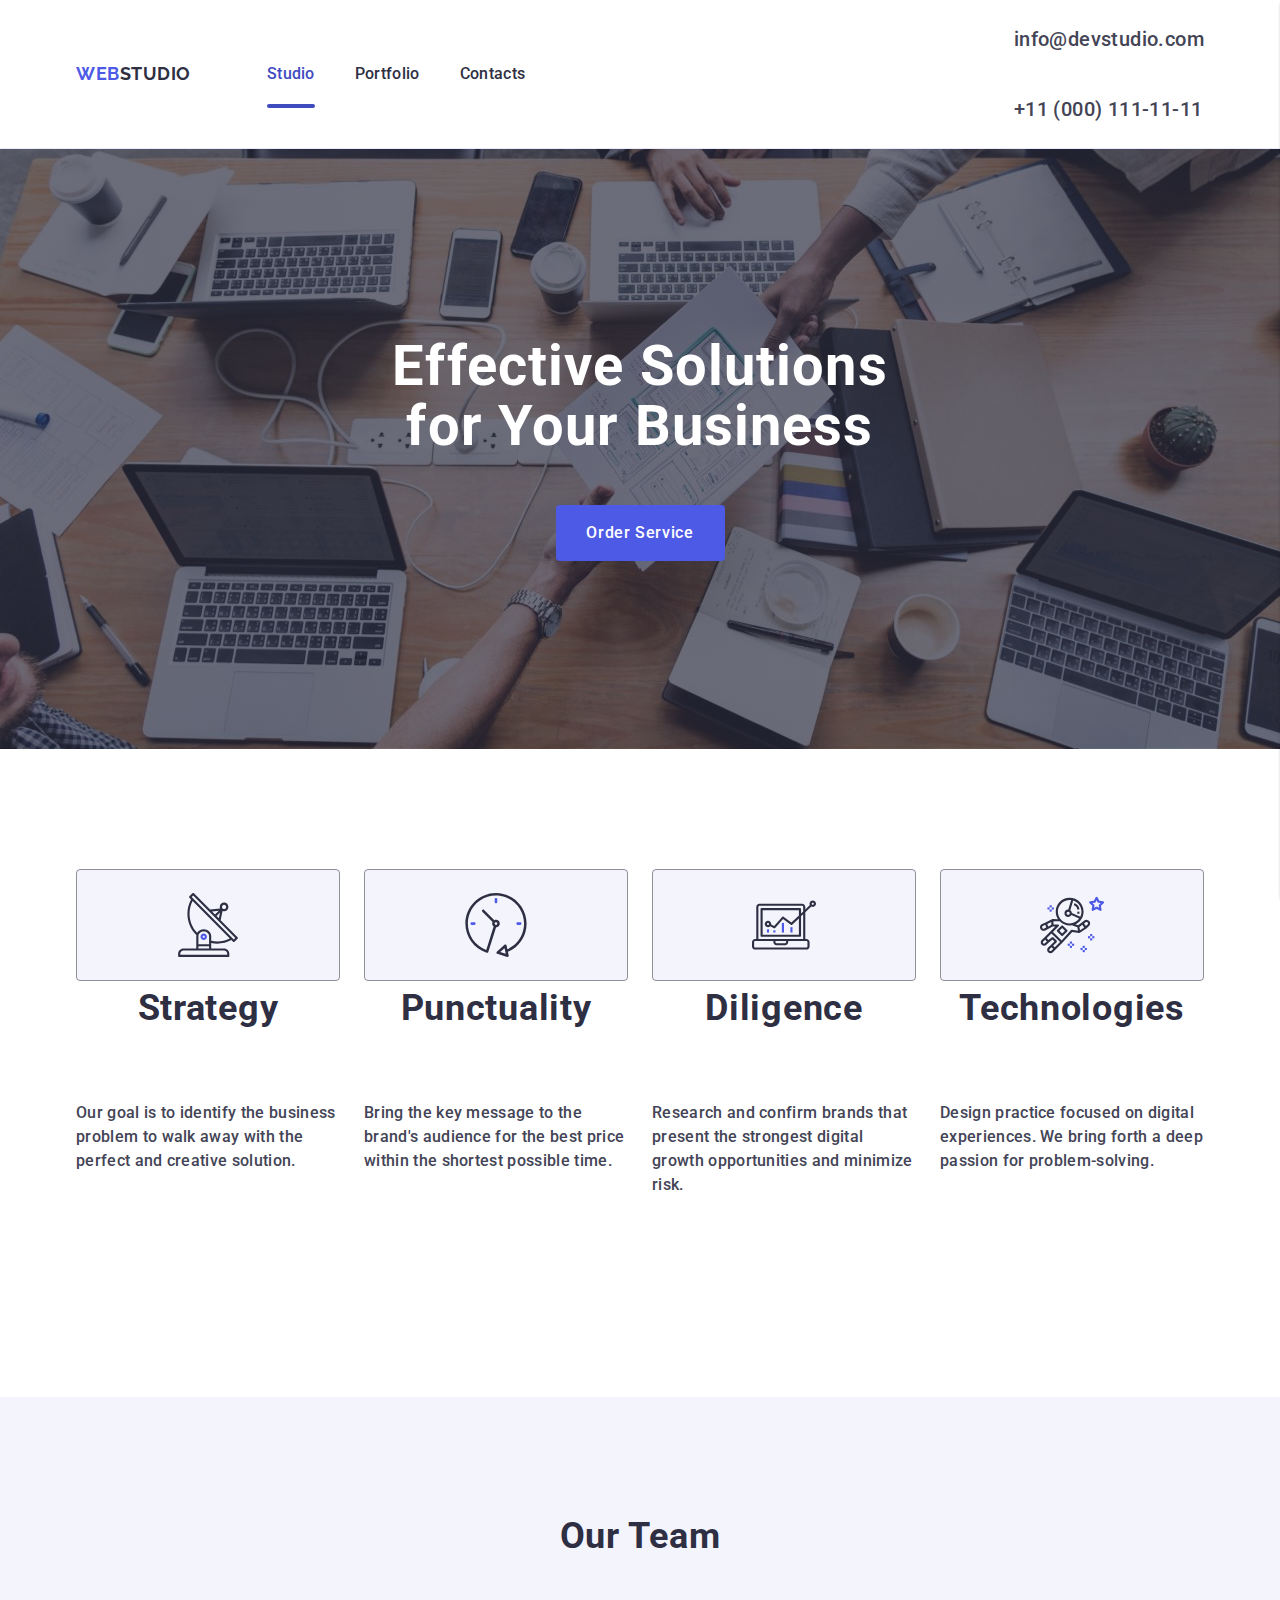
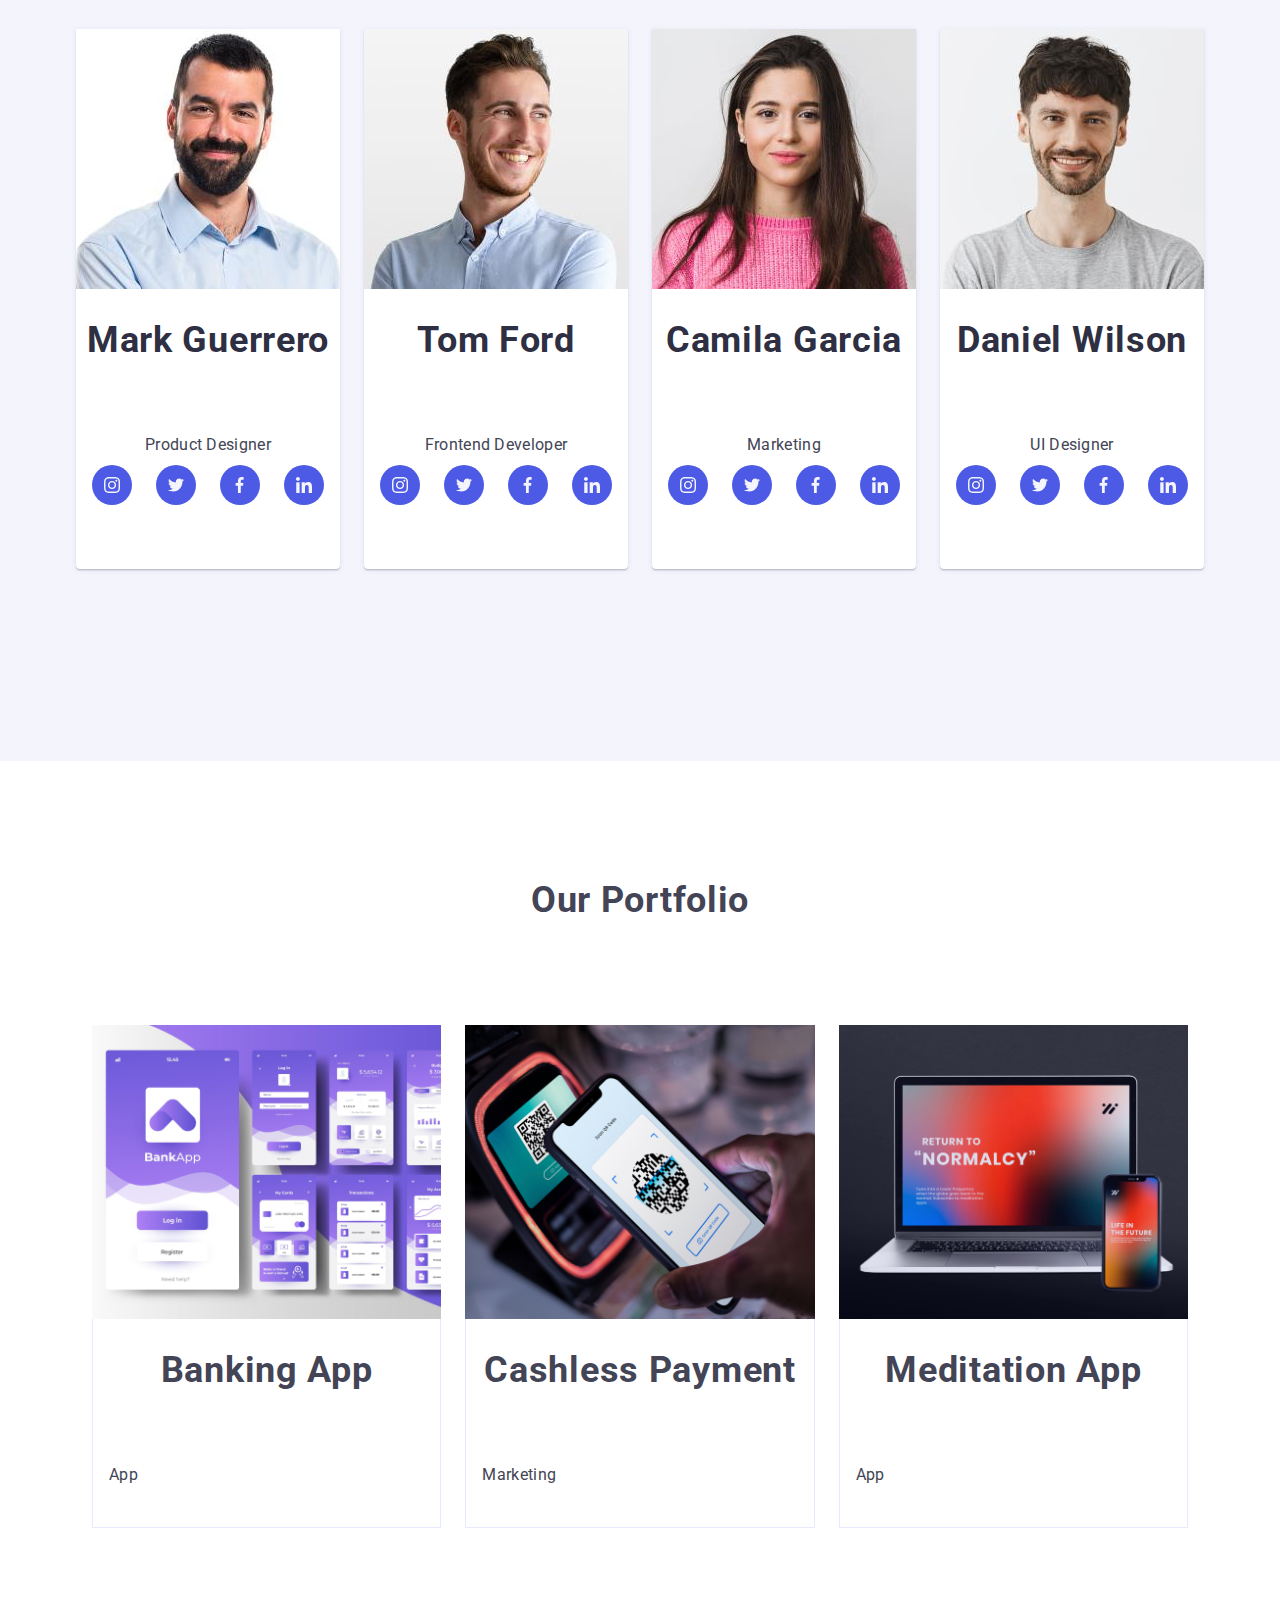
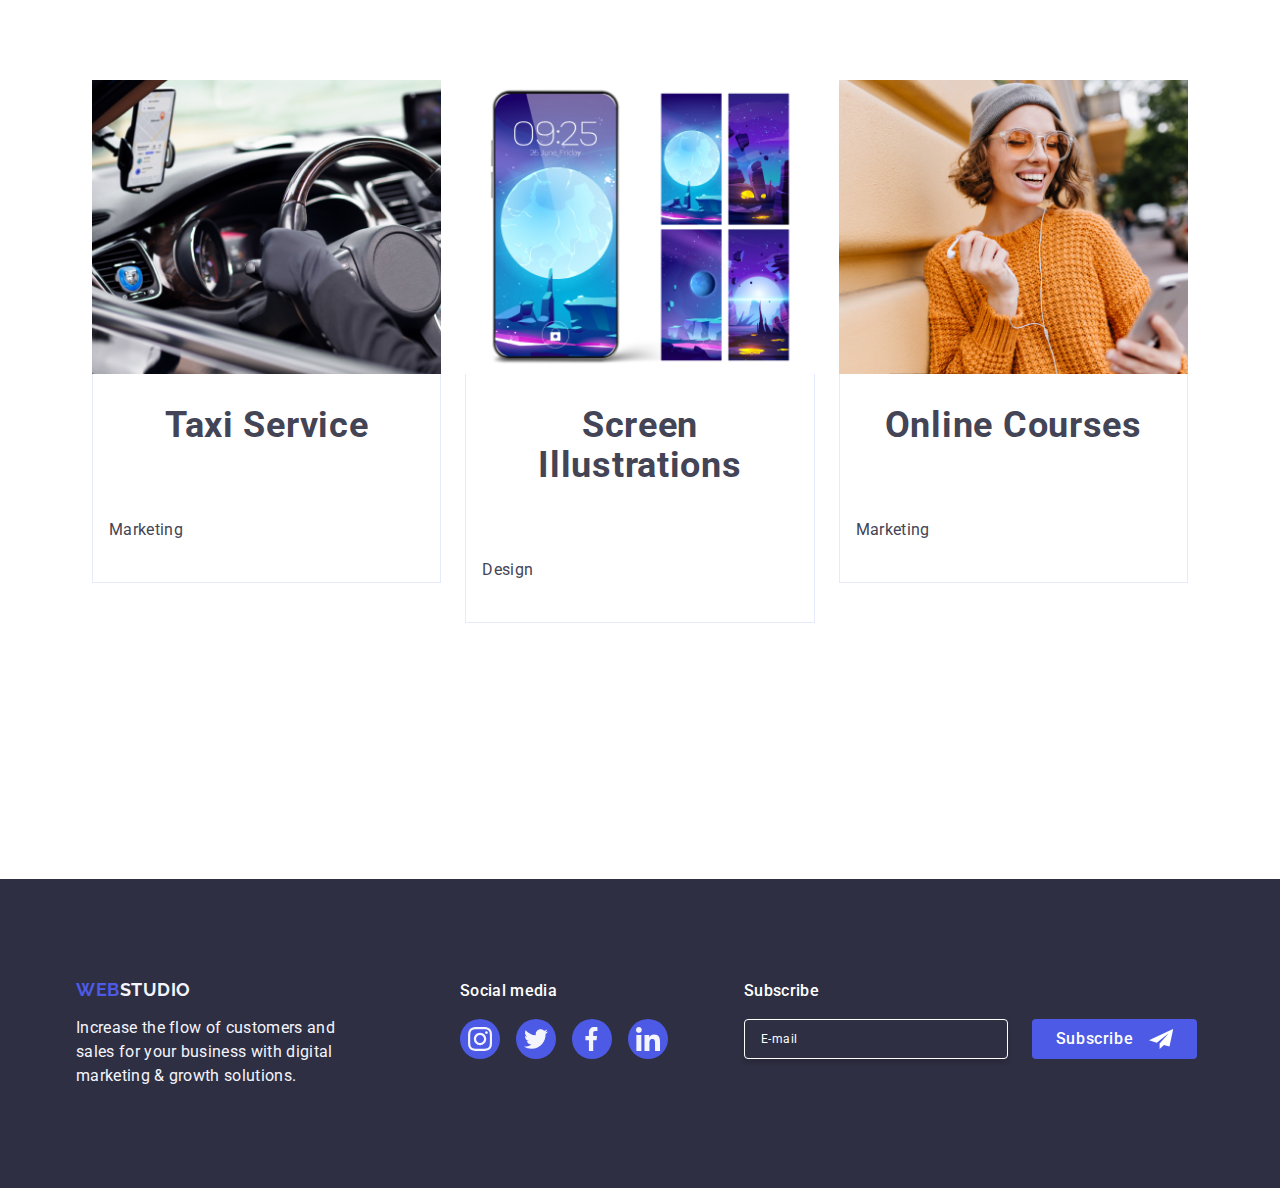
==== commit ef6472f3: "przycisk" ====
--- a/index.html
+++ b/index.html
@@ -34,7 +34,7 @@
           </ul>
         </nav>
 
-        <button>
+        <button class="button-menu">
           <svg class="lines" width="24" height="24">
             <use href="./images/icons.svg#icon-heroicons-solid_menu"></use>
           </svg>
--- a/css/styles.css
+++ b/css/styles.css
@@ -301,14 +301,19 @@
   transition-property: background-color;
   transition-duration: 250ms;
   transition-timing-function: cubic-bezier(0.4, 0, 0.2, 1);
-}
-button {
   cursor: pointer;
   border: none;
   transition-property: all;
   border-radius: 4px;
   background-color: #4d5ae5;
 }
+/* button {
+  cursor: pointer;
+  border: none;
+  transition-property: all;
+  border-radius: 4px;
+  background-color: #4d5ae5;
+} */
 .button:hover,
 .button:focus {
   background-color: #404bbf;
@@ -854,9 +859,12 @@
     border 250ms cubic-bezier(0.4, 0, 0.2, 1);
 }
 .lines {
+  display: none;
   position: absolute;
   right: 16px;
   top: 16px;
+
+  fill: #2f2f37;
 }
 
 .modal-button:hover,
@@ -1008,11 +1016,21 @@
   width: 151px;
   height: 200px; */
 }
+.button-menu {
+  display: none;
+}
 /* zadanie 6 */
 
 @media screen and (max-width: 768px) {
   .container {
     max-width: 320px;
+  }
+  .button-menu {
+    display: block;
+    width: 24px;
+    height: 24px;
+
+    margin-right: 16px;
   }
 
   .modal {
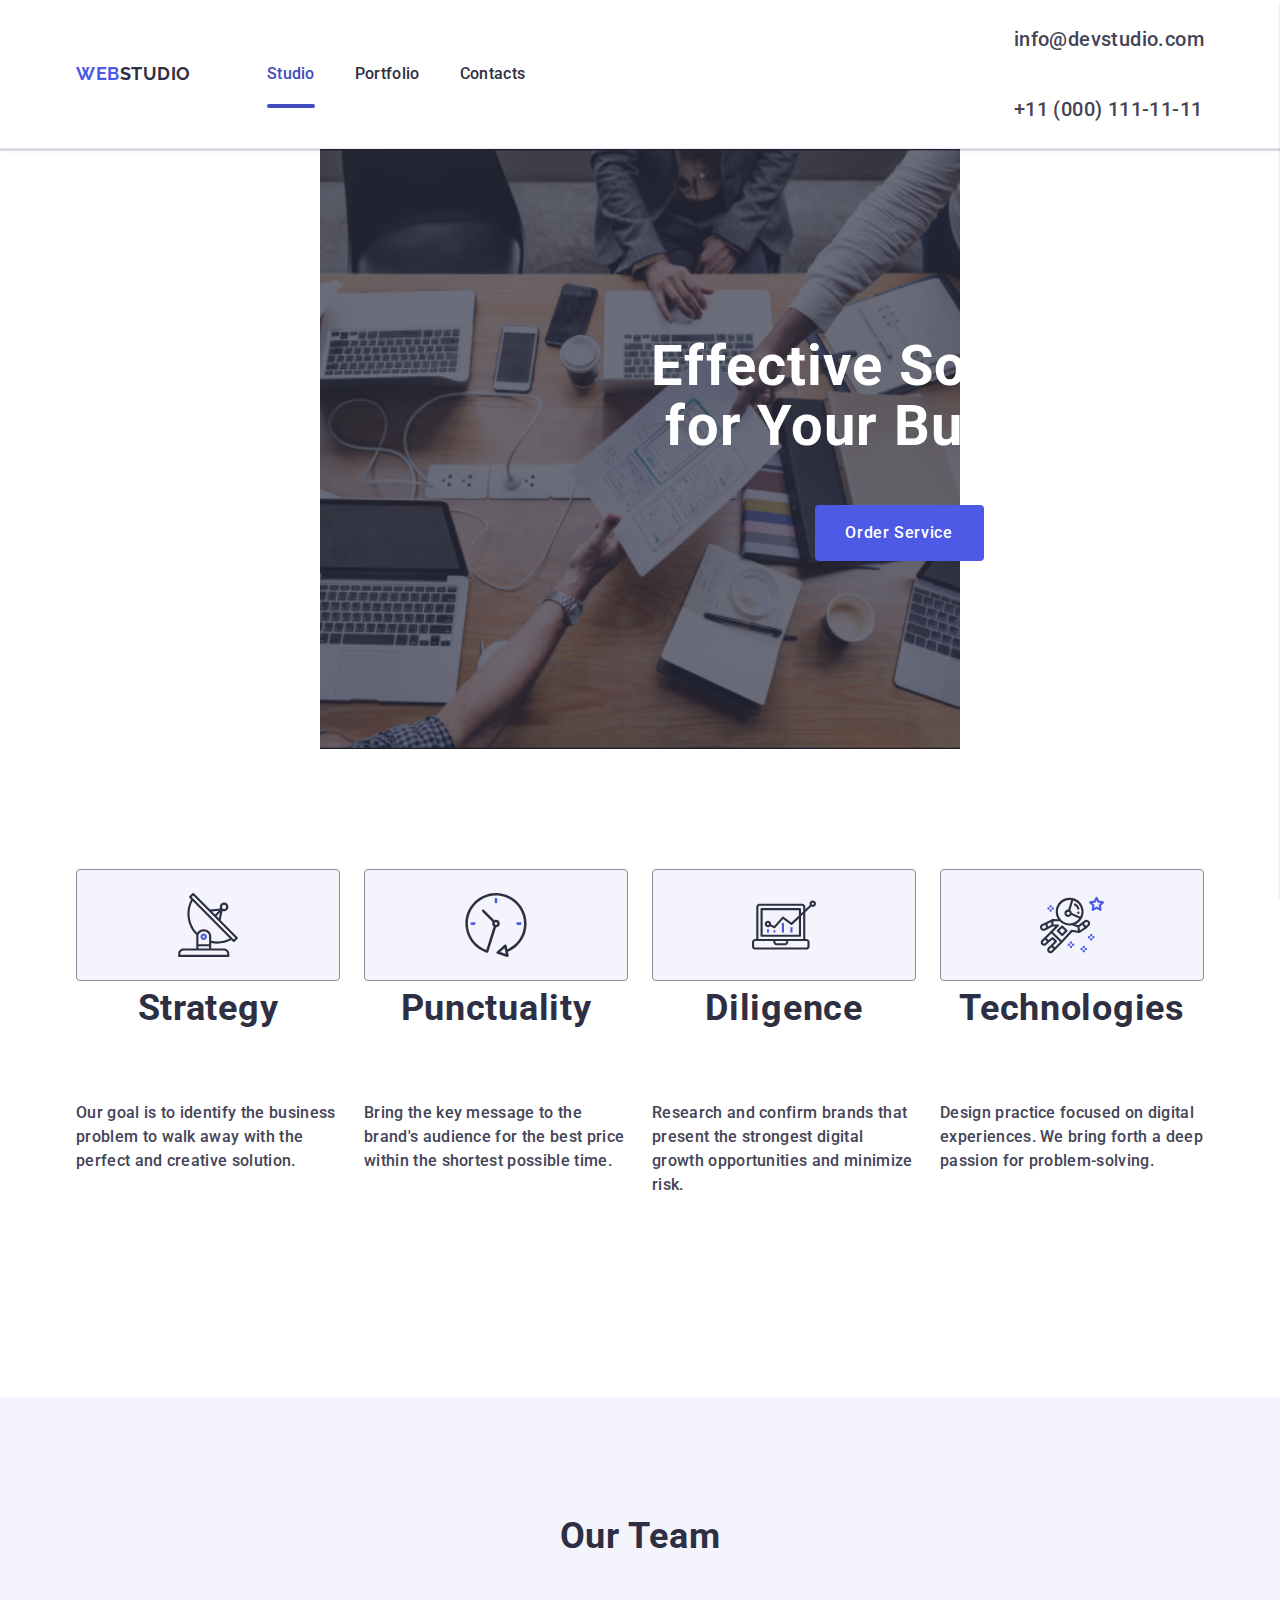
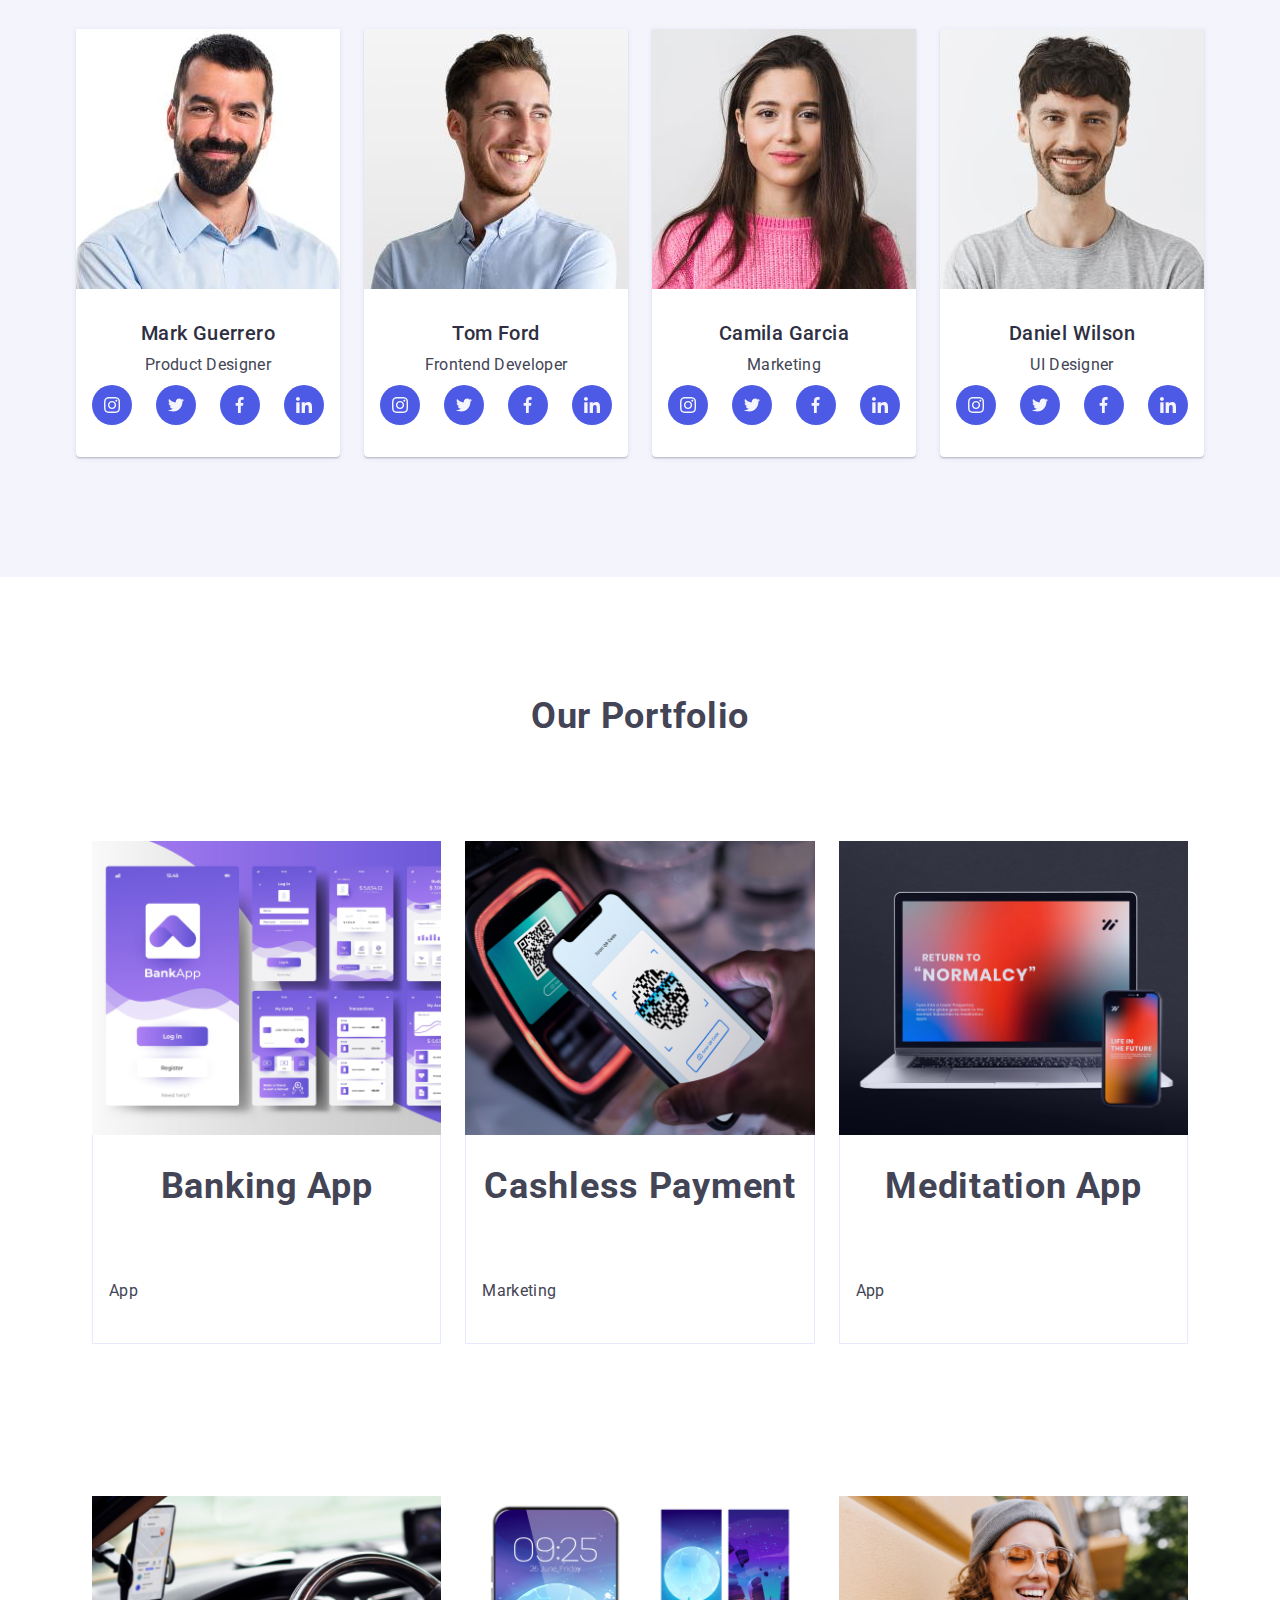
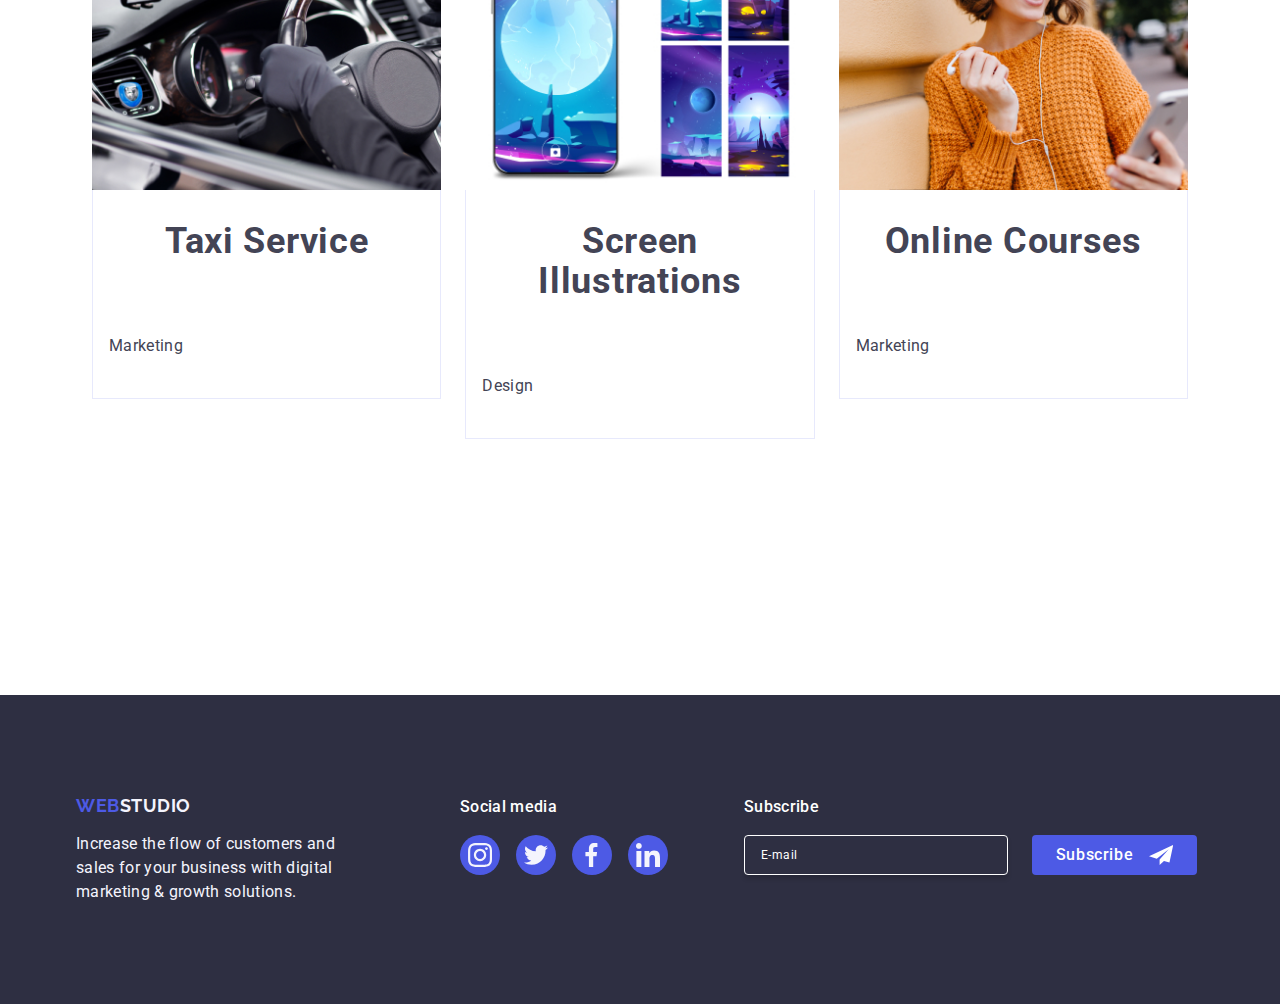
==== commit ffc416d3: "ostatnie poprawki" ====
--- a/index.html
+++ b/index.html
@@ -199,7 +199,7 @@
                 width="264"
               />
               <div class="div-lis">
-                <h3 class="hea-c">Mark Guerrero</h3>
+                <h3 class="hea-c-ppp">Mark Guerrero</h3>
                 <p class="paragraph-one">Product Designer</p>
                 <ul class="li-media-two">
                   <li class="media-two">
@@ -241,7 +241,7 @@
                 width="264"
               />
               <div class="div-lis">
-                <h3 class="hea-c">Tom Ford</h3>
+                <h3 class="hea-c-ppp">Tom Ford</h3>
                 <p class="paragraph-one">Frontend Developer</p>
                 <ul class="li-media-two">
                   <li class="media-two">
@@ -283,7 +283,7 @@
                 width="264"
               />
               <div class="div-lis">
-                <h3 class="hea-c">Camila Garcia</h3>
+                <h3 class="hea-c-ppp">Camila Garcia</h3>
                 <p class="paragraph-one">Marketing</p>
                 <ul class="li-media-two">
                   <li class="media-two">
@@ -325,7 +325,7 @@
                 width="264"
               />
               <div class="div-lis">
-                <h3 class="hea-c">Daniel Wilson</h3>
+                <h3 class="hea-c-ppp">Daniel Wilson</h3>
                 <p class="paragraph-one">UI Designer</p>
                 <ul class="li-media-two">
                   <li class="media-two">
--- a/css/styles.css
+++ b/css/styles.css
@@ -34,6 +34,15 @@
 }
 
 .hea-c {
+  font-weight: 500;
+  font-size: 20px;
+  line-height: 1.2;
+  letter-spacing: 0.02em;
+  background-color: #ffffff;
+  margin-bottom: 8px;
+  margin-bottom: 8px;
+}
+.hea-c-ppp {
   font-weight: 500;
   font-size: 20px;
   line-height: 1.2;
@@ -131,9 +140,9 @@
   background-size: cover;
   margin: 0 auto;
 }
-.new-menu-window {
+/* .new-menu-window {
   transform: translateX(0%);
-}
+} */
 
 .nav-new {
   display: none;
@@ -142,6 +151,22 @@
   .container {
     max-width: 100%;
     background-position: center;
+  }
+  .section-a {
+    background-color: #2e2f42;
+    color: #ffffff;
+    padding-top: 188px;
+    padding-bottom: 188px;
+    max-width: 768px;
+    background-image: linear-gradient(
+        rgba(46, 47, 66, 0.7),
+        rgba(46, 47, 66, 0.7)
+      ),
+      url(../images/hero\ image-mobile.jpg);
+    background-repeat: no-repeat;
+    background-position: center;
+    background-size: cover;
+    margin: 0 auto;
   }
   .hsek-b-list,
   .hsek-c-list,
@@ -205,9 +230,25 @@
     display: block;
   }
 }
-@media (min-width: 769px) and (max-width: 1439px) {
+@media (min-width: 768px) and (max-width: 1439px) {
   .container {
     background-position: center;
+  }
+  .section-a {
+    background-color: #2e2f42;
+    color: #ffffff;
+    padding-top: 188px;
+    padding-bottom: 188px;
+    max-width: 640px;
+    background-image: linear-gradient(
+        rgba(46, 47, 66, 0.7),
+        rgba(46, 47, 66, 0.7)
+      ),
+      url(../images/hero\ image-tablet.jpg);
+    background-repeat: no-repeat;
+    background-position: center;
+    background-size: cover;
+    margin: 0 auto;
   }
   .hsek-b-list,
   .hsek-c-list,
@@ -234,9 +275,7 @@
   }
   .lis-a {
     border-radius: 0 0 4px 4px;
-    padding: 0px 0px 32px 0px;
     width: auto 0;
-    margin-bottom: 72px;
   }
   .hsek-d-list-a {
     border-radius: 0 0 4px 4px;
@@ -628,7 +667,7 @@
   display: flex;
   justify-content: center;
   gap: 40px;
-  margin-top: 180px;
+  margin-top: 40px;
   padding: 0;
 }
 .li-media-two {
@@ -857,14 +896,6 @@
   cursor: pointer;
   transition: background-color 250ms cubic-bezier(0.4, 0, 0.2, 1),
     border 250ms cubic-bezier(0.4, 0, 0.2, 1);
-}
-.lines {
-  display: none;
-  position: absolute;
-  right: 16px;
-  top: 16px;
-
-  fill: #2f2f37;
 }
 
 .modal-button:hover,
@@ -1019,18 +1050,20 @@
 .button-menu {
   display: none;
 }
+
 /* zadanie 6 */
 
-@media screen and (max-width: 768px) {
+@media screen and (max-width: 767px) {
   .container {
     max-width: 320px;
   }
   .button-menu {
-    display: block;
     width: 24px;
     height: 24px;
-
-    margin-right: 16px;
+    background-color: transparent;
+    border: none;
+    padding: 0;
+    line-height: 0;
   }
 
   .modal {
@@ -1040,7 +1073,6 @@
   }
 
   .lines {
-    display: block;
     transition: fill 250ms cubic-bezier(0.4, 0, 0.2, 1);
   }
   .line {
@@ -1063,7 +1095,7 @@
     letter-spacing: 0.02em;
     text-align: center;
     color: #fff;
-    max-width: 216px;
+    max-width: 320px;
     margin-bottom: 72px;
   }
 
@@ -1077,7 +1109,25 @@
     font-size: 20px;
     line-height: 120%;
     letter-spacing: 0.02em;
+    text-align: left;
+    color: #2e2f42;
+  }
+  .hea-c-ppp {
+    font-family: "Roboto", sans-serif;
+    font-weight: 500;
+    font-size: 20px;
+    line-height: 120%;
+    letter-spacing: 0.02em;
     text-align: center;
+    color: #2e2f42;
+  }
+  .paragraph-app {
+    font-family: "Roboto", sans-serif;
+    font-weight: 400;
+    font-size: 16px;
+    line-height: 150%;
+    letter-spacing: 0.02em;
+    text-align: left;
     color: #2e2f42;
   }
 
@@ -1108,6 +1158,9 @@
 }
 @media (min-width: 768px) and (max-width: 1439px) {
   .nav-new {
+    display: none;
+  }
+  .button-menu {
     display: none;
   }
 }
@@ -1172,12 +1225,23 @@
     max-width: 165px;
     align-self: center;
   }
+  .li-a {
+    margin-bottom: 0;
+  }
 }
 
 @media (min-width: 768px) and (max-width: 1158px) {
   .container {
     width: 768px;
   }
+  .button-menu {
+    width: 24px;
+    height: 24px;
+    background-color: transparent;
+    border: none;
+    padding: 0;
+    line-height: 0;
+  }
 
   .hsek-b-list {
     flex-wrap: wrap;
@@ -1197,6 +1261,7 @@
   }
   .li-a {
     width: calc((100% - 24px) / 2);
+    margin-bottom: 0;
   }
 
   .section-c .container {
@@ -1229,4 +1294,31 @@
   .form-footer {
     margin: 0;
   }
-}
+  .hea-c {
+    font-family: "Roboto", sans-serif;
+    font-weight: 500;
+    font-size: 20px;
+    line-height: 120%;
+    letter-spacing: 0.02em;
+    text-align: left;
+    color: #2e2f42;
+  }
+  .hea-c-ppp {
+    font-family: "Roboto", sans-serif;
+    font-weight: 500;
+    font-size: 20px;
+    line-height: 120%;
+    letter-spacing: 0.02em;
+    text-align: center;
+    color: #2e2f42;
+  }
+  .paragraph-app {
+    font-family: "Roboto", sans-serif;
+    font-weight: 400;
+    font-size: 16px;
+    line-height: 150%;
+    letter-spacing: 0.02em;
+    text-align: left;
+    color: #2e2f42;
+  }
+}
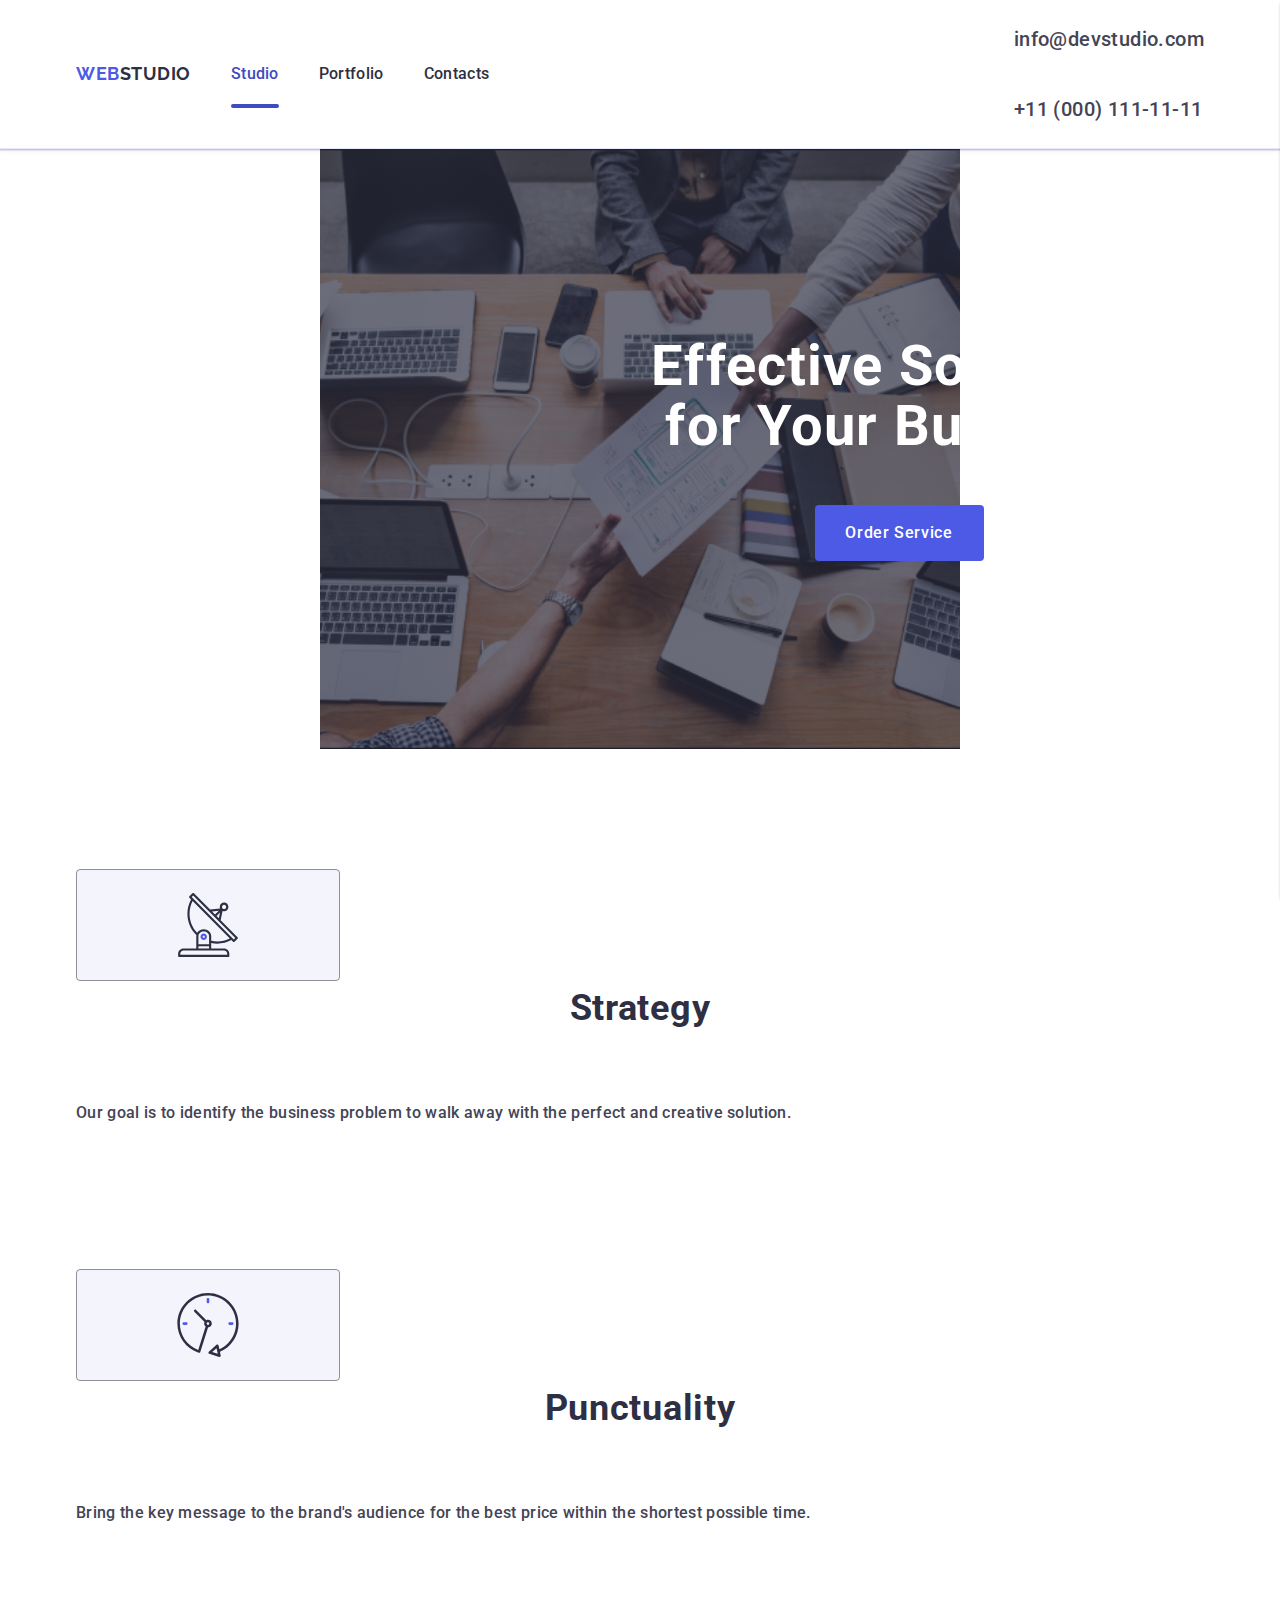
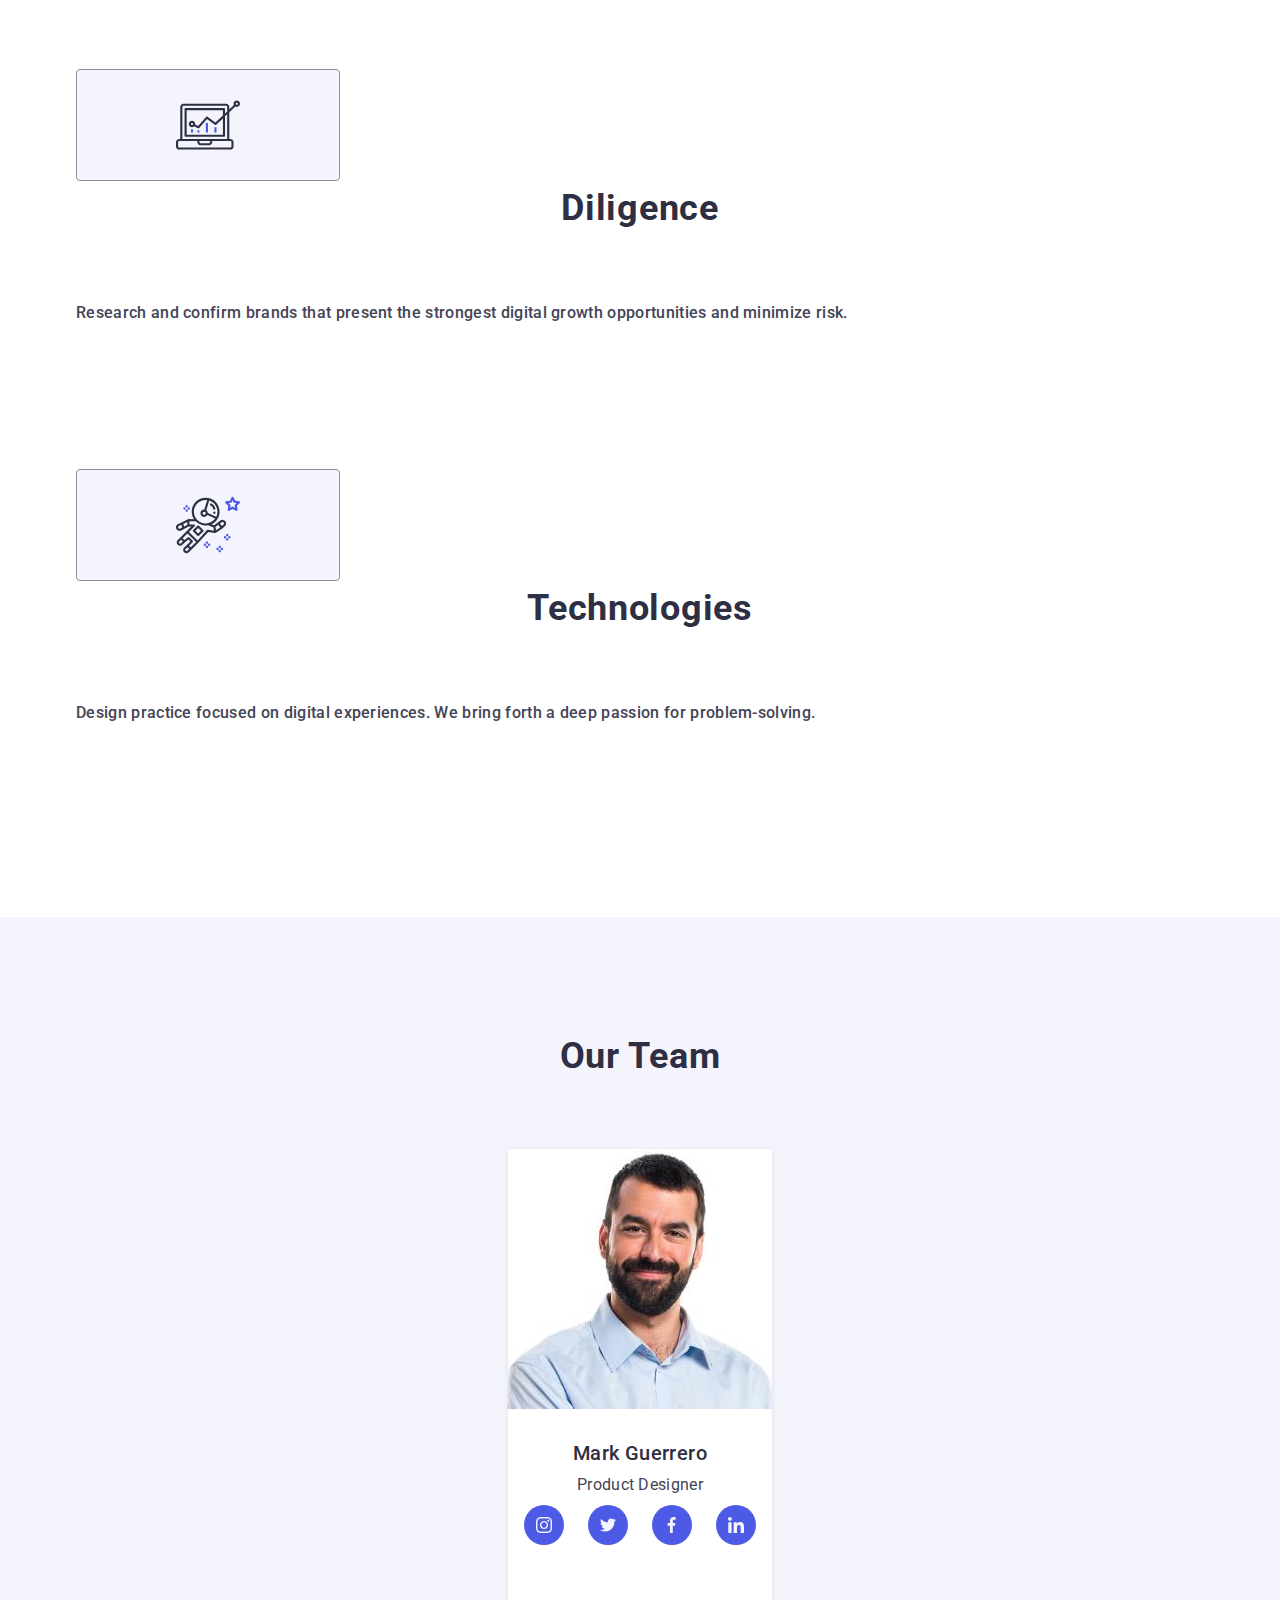
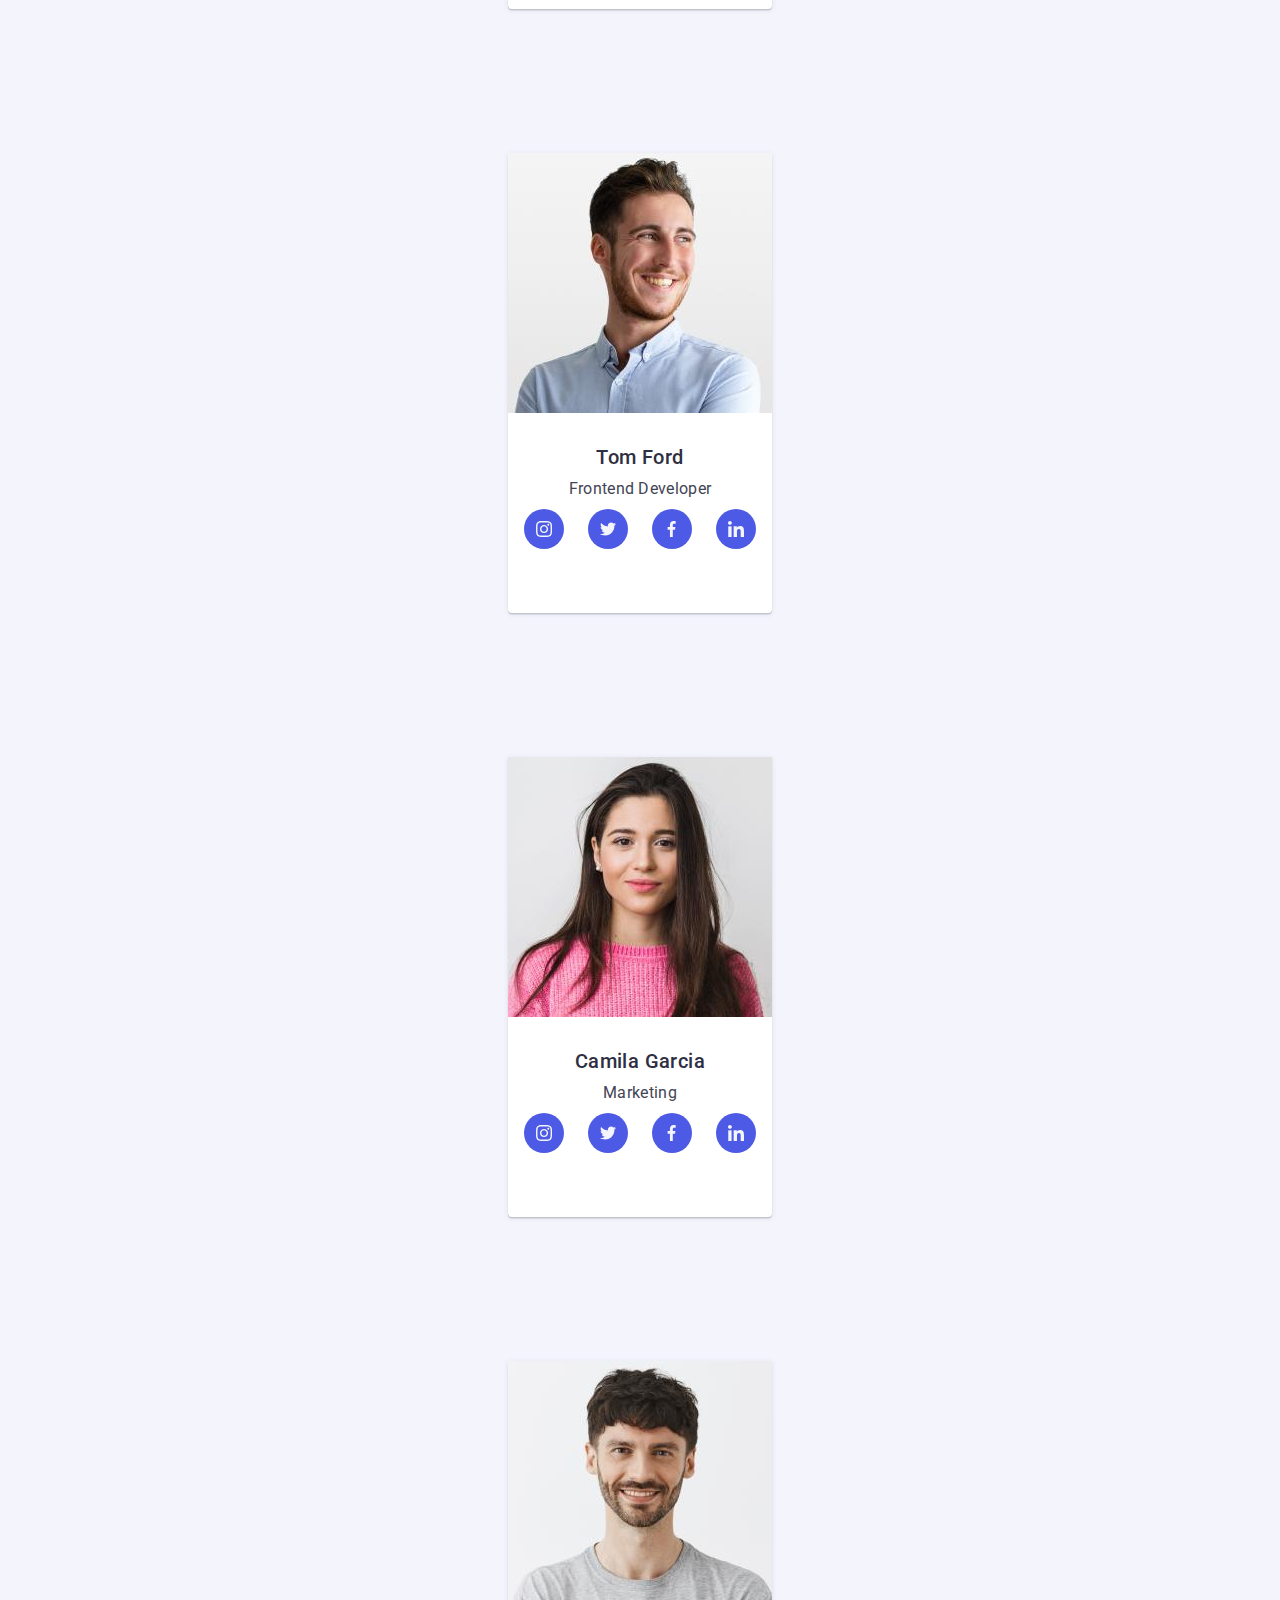
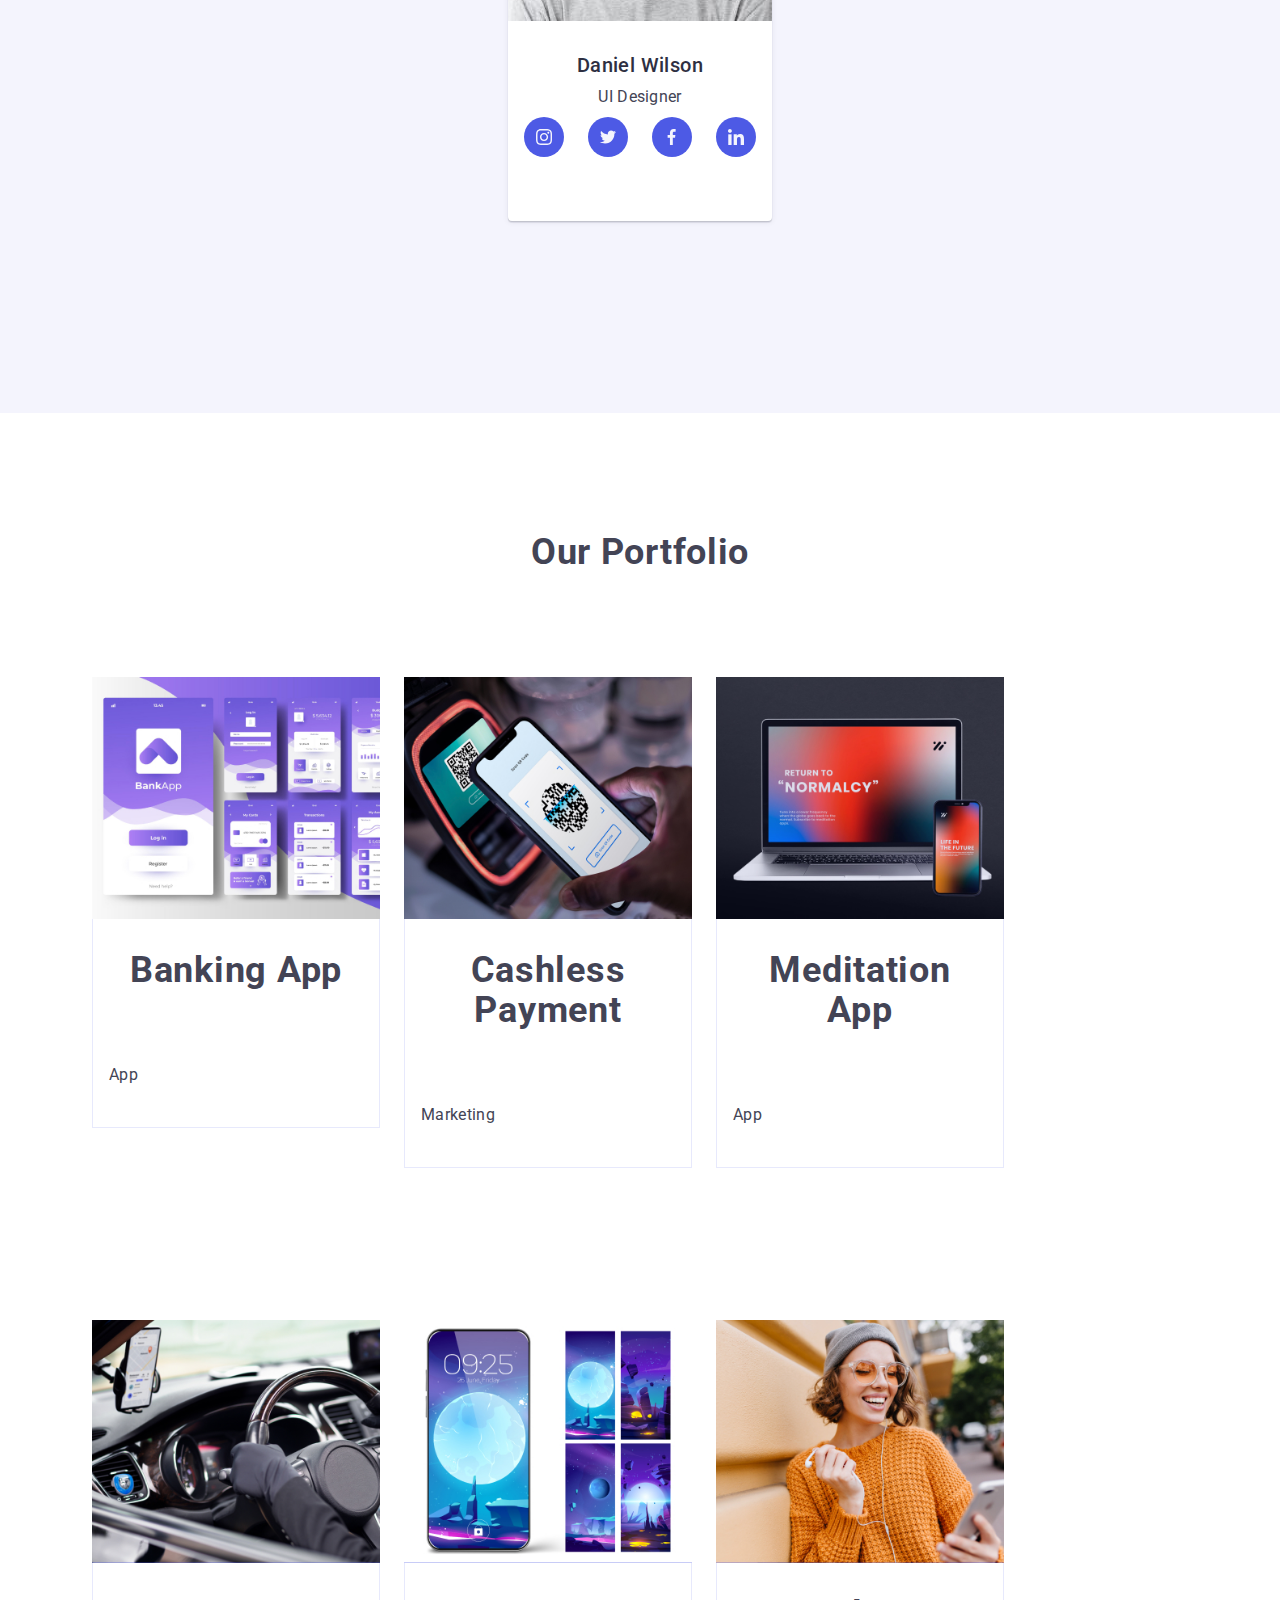
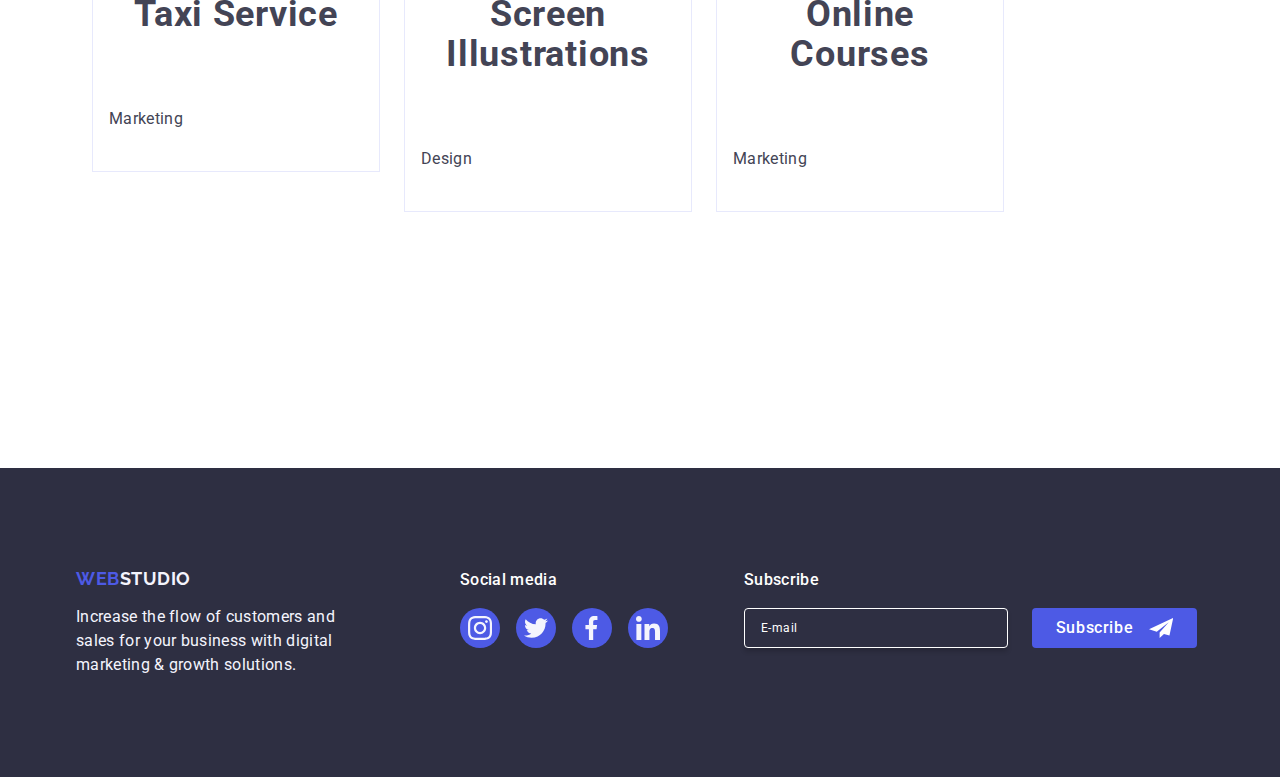
==== commit d80aa621: "poprawki" ====
--- a/index.html
+++ b/index.html
@@ -53,10 +53,10 @@
               <a class="link-b-menu" href="./index.html">Studio</a>
             </li>
             <li class="list">
-              <a class="link-b-menu" href="">Portfolio</a>
+              <a class="link-c-menu" href="">Portfolio</a>
             </li>
             <li class="list">
-              <a class="link-b-menu" href="">Contacts</a>
+              <a class="link-c-menu" href="">Contacts</a>
             </li>
           </ul>
           <address class="address-menu">
--- a/css/styles.css
+++ b/css/styles.css
@@ -97,7 +97,6 @@
   letter-spacing: 0.02em;
   background-color: #ffffff;
   color: #434455;
-  margin-bottom: 8px;
 }
 .paragraph-one {
   font-weight: 400;
@@ -147,89 +146,79 @@
 .nav-new {
   display: none;
 }
-@media screen and (max-width: 768px) {
-  .container {
-    max-width: 100%;
-    background-position: center;
-  }
+@media screen (min-device-pixel-ratio: 2),
+  screen and (min-resolution: 192dpi),
+  screen and (min-resolution: 2dpi), {
   .section-a {
-    background-color: #2e2f42;
-    color: #ffffff;
-    padding-top: 188px;
-    padding-bottom: 188px;
-    max-width: 768px;
     background-image: linear-gradient(
         rgba(46, 47, 66, 0.7),
         rgba(46, 47, 66, 0.7)
       ),
-      url(../images/hero\ image-mobile.jpg);
-    background-repeat: no-repeat;
+      url(../images/hero image-mobile-x2.jpg);
+  }
+}
+
+@media screen and (max-width: 767px) {
+  .container {
+    max-width: 100%;
     background-position: center;
-    background-size: cover;
-    margin: 0 auto;
-  }
-  .hsek-b-list,
-  .hsek-c-list,
-  .hsek-d-list,
-  .nav-new {
-    display: block;
-  }
-  .hsek-c-list {
-    display: flex;
-    flex-direction: column;
-    gap: 72px;
-    align-items: center;
-  }
-
-  .nav-new {
-    display: none;
-  }
-  .hea-c {
-    max-width: auto 0;
-    font-weight: 700;
-    font-size: 36px;
-    line-height: 111%;
-    letter-spacing: 0.02em;
-    text-align: center;
-  }
-  .paragraph {
-    max-width: auto 0;
-    font-weight: 500;
-    font-size: 16px;
-    line-height: 150%;
-    letter-spacing: 0.02em;
-    margin-bottom: 72px;
-  }
-  .lis-a {
-    border-radius: 0 0 4px 4px;
-    padding: 0px 0px 32px 0px;
-    width: auto 0;
-    margin-bottom: 72px;
-  }
-  .hsek-d-list-a {
-    border-radius: 0 0 4px 4px;
-    padding: 0px 0px 32px 0px;
-    width: 288px;
-    height: 400px;
-    margin-bottom: 72px;
-  }
-  img {
-    margin: auto;
-  }
-
-  .hsek-d-list {
-    display: center;
-    border-bottom: 1px solid var(--cornflower);
-    border-left: 1px solid var(--cornflower);
-    border-right: 1px solid var(--cornflower);
-    padding: 32px 16px;
-    width: auto;
-  }
-
-  .footer {
-    display: block;
-  }
-}
+  }
+}
+
+.hsek-c-list,
+.hsek-d-list,
+.nav-new {
+  display: block;
+}
+.hsek-c-list {
+  display: flex;
+  flex-direction: column;
+  gap: 72px;
+  align-items: center;
+}
+.hsek-b-list {
+  display: flex;
+  flex-direction: column;
+  gap: 72px;
+}
+
+.nav-new {
+  display: none;
+}
+.hea-c {
+  max-width: auto 0;
+  font-weight: 700;
+  font-size: 36px;
+  line-height: 111%;
+  letter-spacing: 0.02em;
+  text-align: center;
+}
+.paragraph {
+  max-width: auto 0;
+  font-weight: 500;
+  font-size: 16px;
+  line-height: 150%;
+  letter-spacing: 0.02em;
+}
+.lis-a {
+  border-radius: 0 0 4px 4px;
+  padding: 0px 0px 32px 0px;
+  width: auto 0;
+  margin-bottom: 72px;
+}
+.hsek-d-list-a {
+  border-radius: 0 0 4px 4px;
+
+  width: 288px;
+}
+img {
+  margin: auto;
+}
+
+.footer {
+  display: block;
+}
+
 @media (min-width: 768px) and (max-width: 1439px) {
   .container {
     background-position: center;
@@ -271,7 +260,6 @@
     font-size: 16px;
     line-height: 150%;
     letter-spacing: 0.02em;
-    /* margin-bottom: 72px; */
   }
   .lis-a {
     border-radius: 0 0 4px 4px;
@@ -369,7 +357,6 @@
   letter-spacing: 0.03em;
   text-transform: uppercase;
   color: #4d5ae5;
-  margin-right: 76px;
 }
 .logo-footer {
   font-family: "Raleway", sans-serif;
@@ -432,6 +419,19 @@
   line-height: 111%;
   letter-spacing: 0.02em;
   gap: 40px;
+  color: #404bbf;
+  text-decoration: none;
+  padding-top: 24px;
+  padding-bottom: 24px;
+  transition-duration: 250ms;
+  transition-timing-function: cubic-bezier(0.4, 0, 0.2, 1);
+}
+.link-c-menu {
+  font-weight: 700;
+  font-size: 36px;
+  line-height: 111%;
+  letter-spacing: 0.02em;
+  gap: 40px;
   color: #2e2f42;
   text-decoration: none;
   padding-top: 24px;
@@ -578,6 +578,7 @@
   display: flex;
   align-items: center;
   margin-right: auto;
+  gap: 40px;
 }
 .menu {
   display: flex;
@@ -1047,9 +1048,6 @@
   width: 151px;
   height: 200px; */
 }
-.button-menu {
-  display: none;
-}
 
 /* zadanie 6 */
 
@@ -1095,7 +1093,7 @@
     letter-spacing: 0.02em;
     text-align: center;
     color: #fff;
-    max-width: 320px;
+    max-width: 198px;
     margin-bottom: 72px;
   }
 
@@ -1105,8 +1103,8 @@
 
   .hea-c {
     font-family: "Roboto", sans-serif;
-    font-weight: 500;
-    font-size: 20px;
+    font-weight: 700;
+    font-size: 36px;
     line-height: 120%;
     letter-spacing: 0.02em;
     text-align: left;
@@ -1180,14 +1178,22 @@
   }
 
   .footer-a {
-    display: flex;
-    flex-direction: column;
-    margin: 0;
+    /* display: flex;
+    flex-direction: column; */
+    margin: 72px;
   }
 
   .logo-footer {
-    text-align: center;
-    margin: 0;
+    font-family: "Raleway", sans-serif;
+    font-weight: 700;
+    font-size: 18px;
+    line-height: 1.17;
+    letter-spacing: 0.03em;
+    text-transform: uppercase;
+    text-decoration: none;
+    color: #4d5ae5;
+    margin-right: 76px;
+    display: block;
     margin-bottom: 16px;
   }
 
@@ -1199,7 +1205,6 @@
     line-height: 1.5;
     letter-spacing: 0.02em;
     color: #f4f4fd;
-    margin-bottom: 72px;
   }
 
   .to-ten-div {
@@ -1300,7 +1305,7 @@
     font-size: 20px;
     line-height: 120%;
     letter-spacing: 0.02em;
-    text-align: left;
+    text-align: center;
     color: #2e2f42;
   }
   .hea-c-ppp {
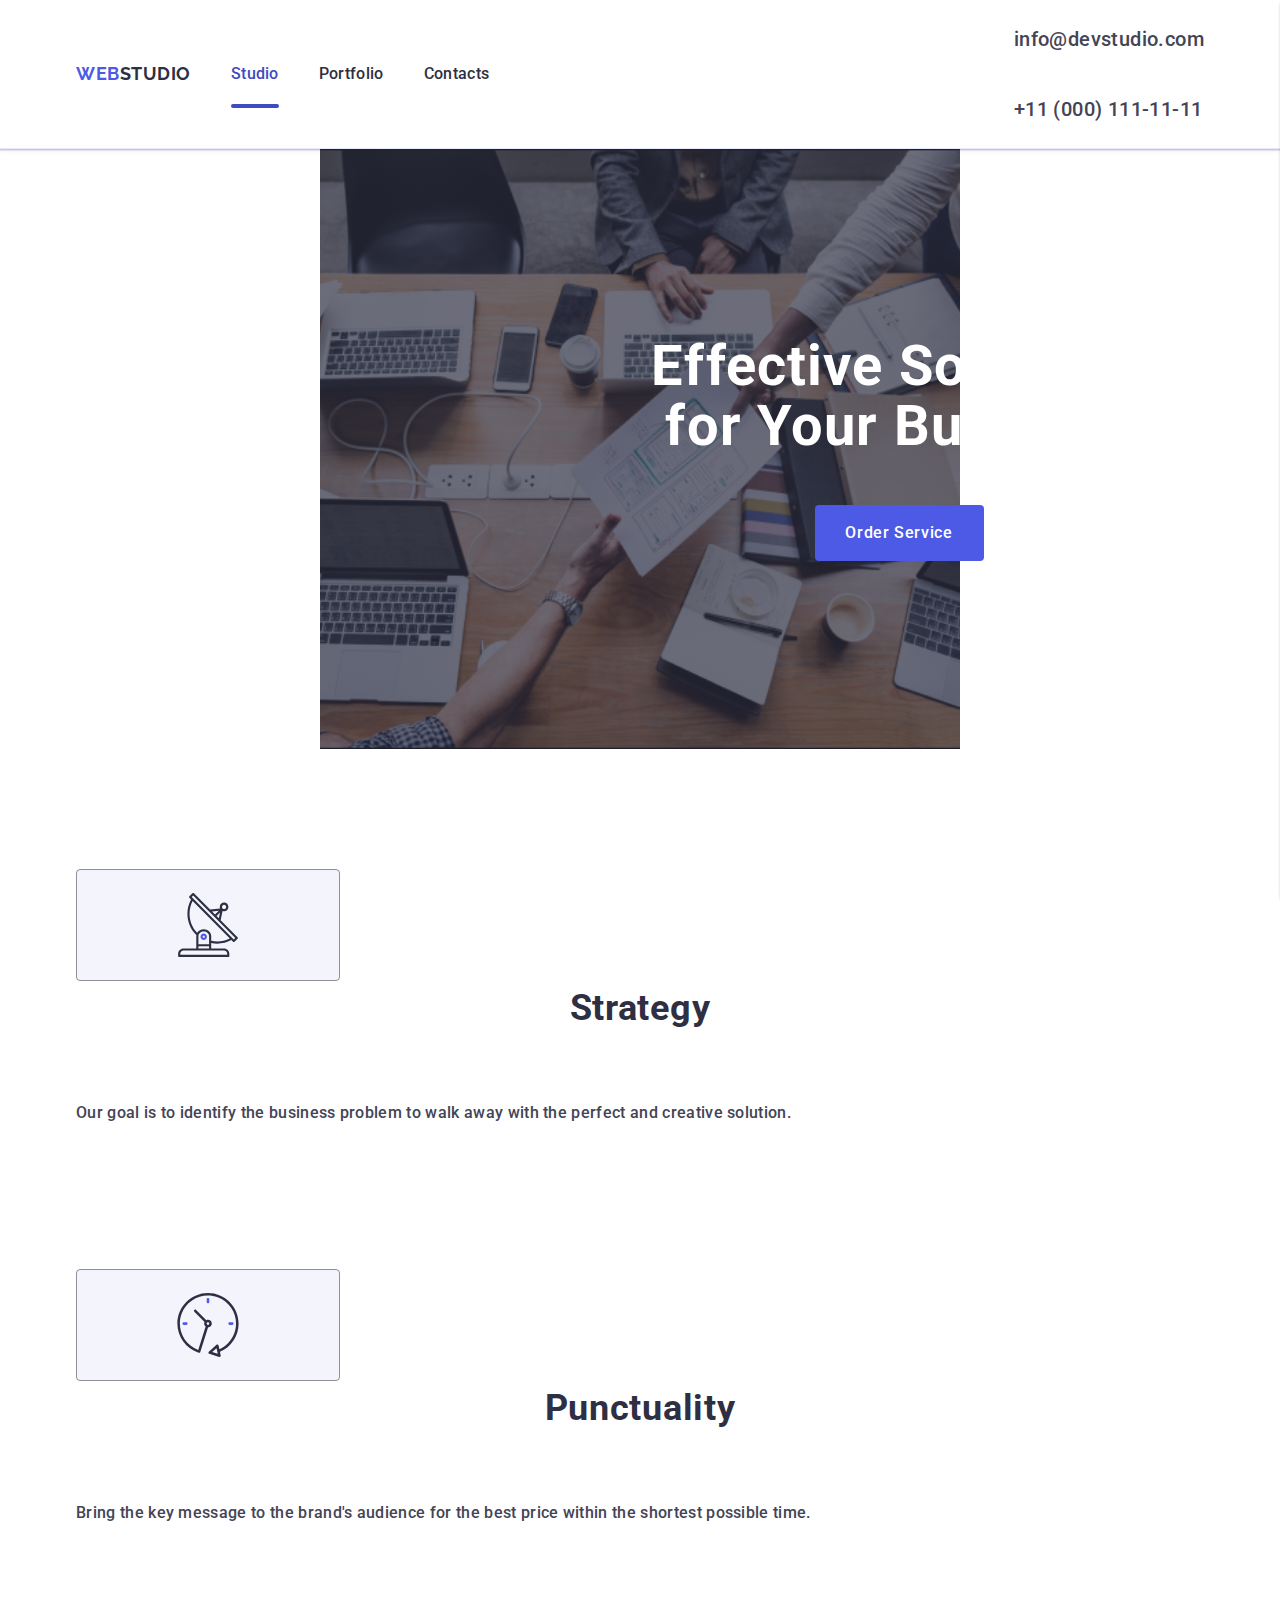
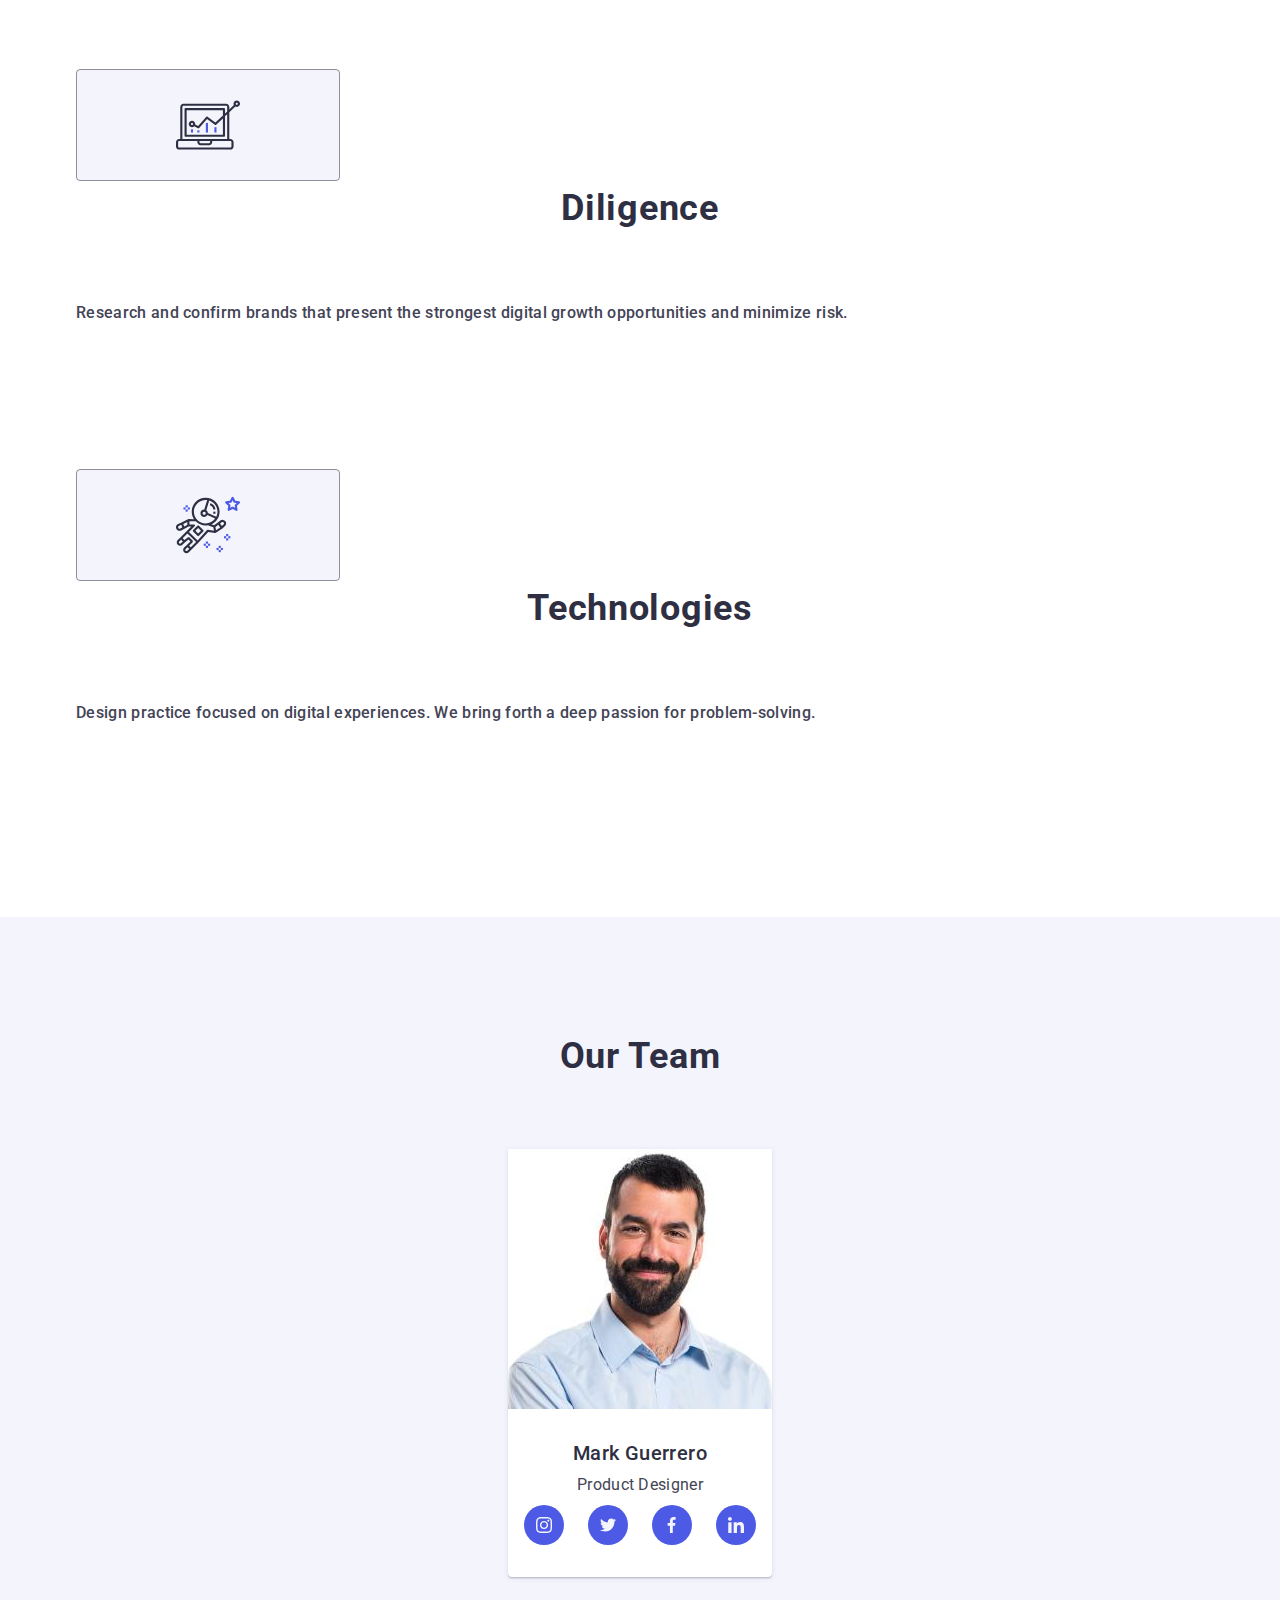
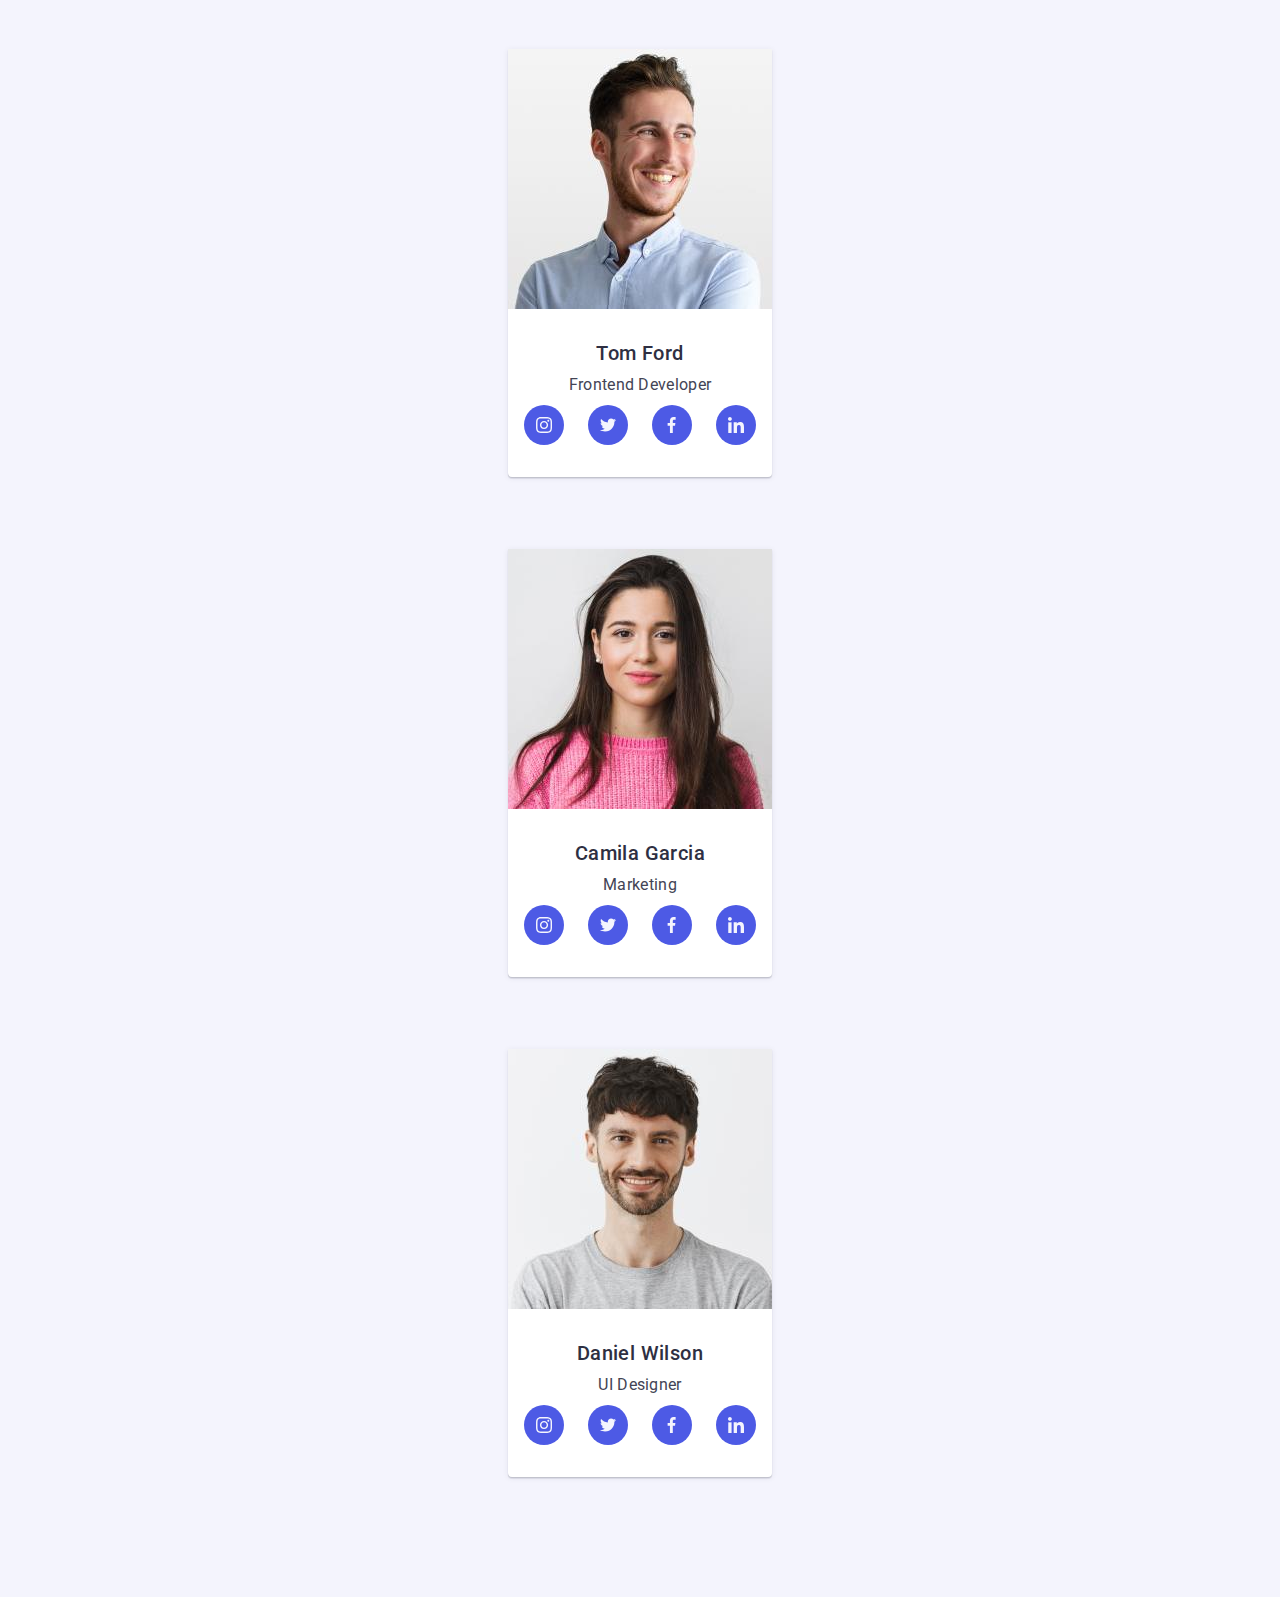
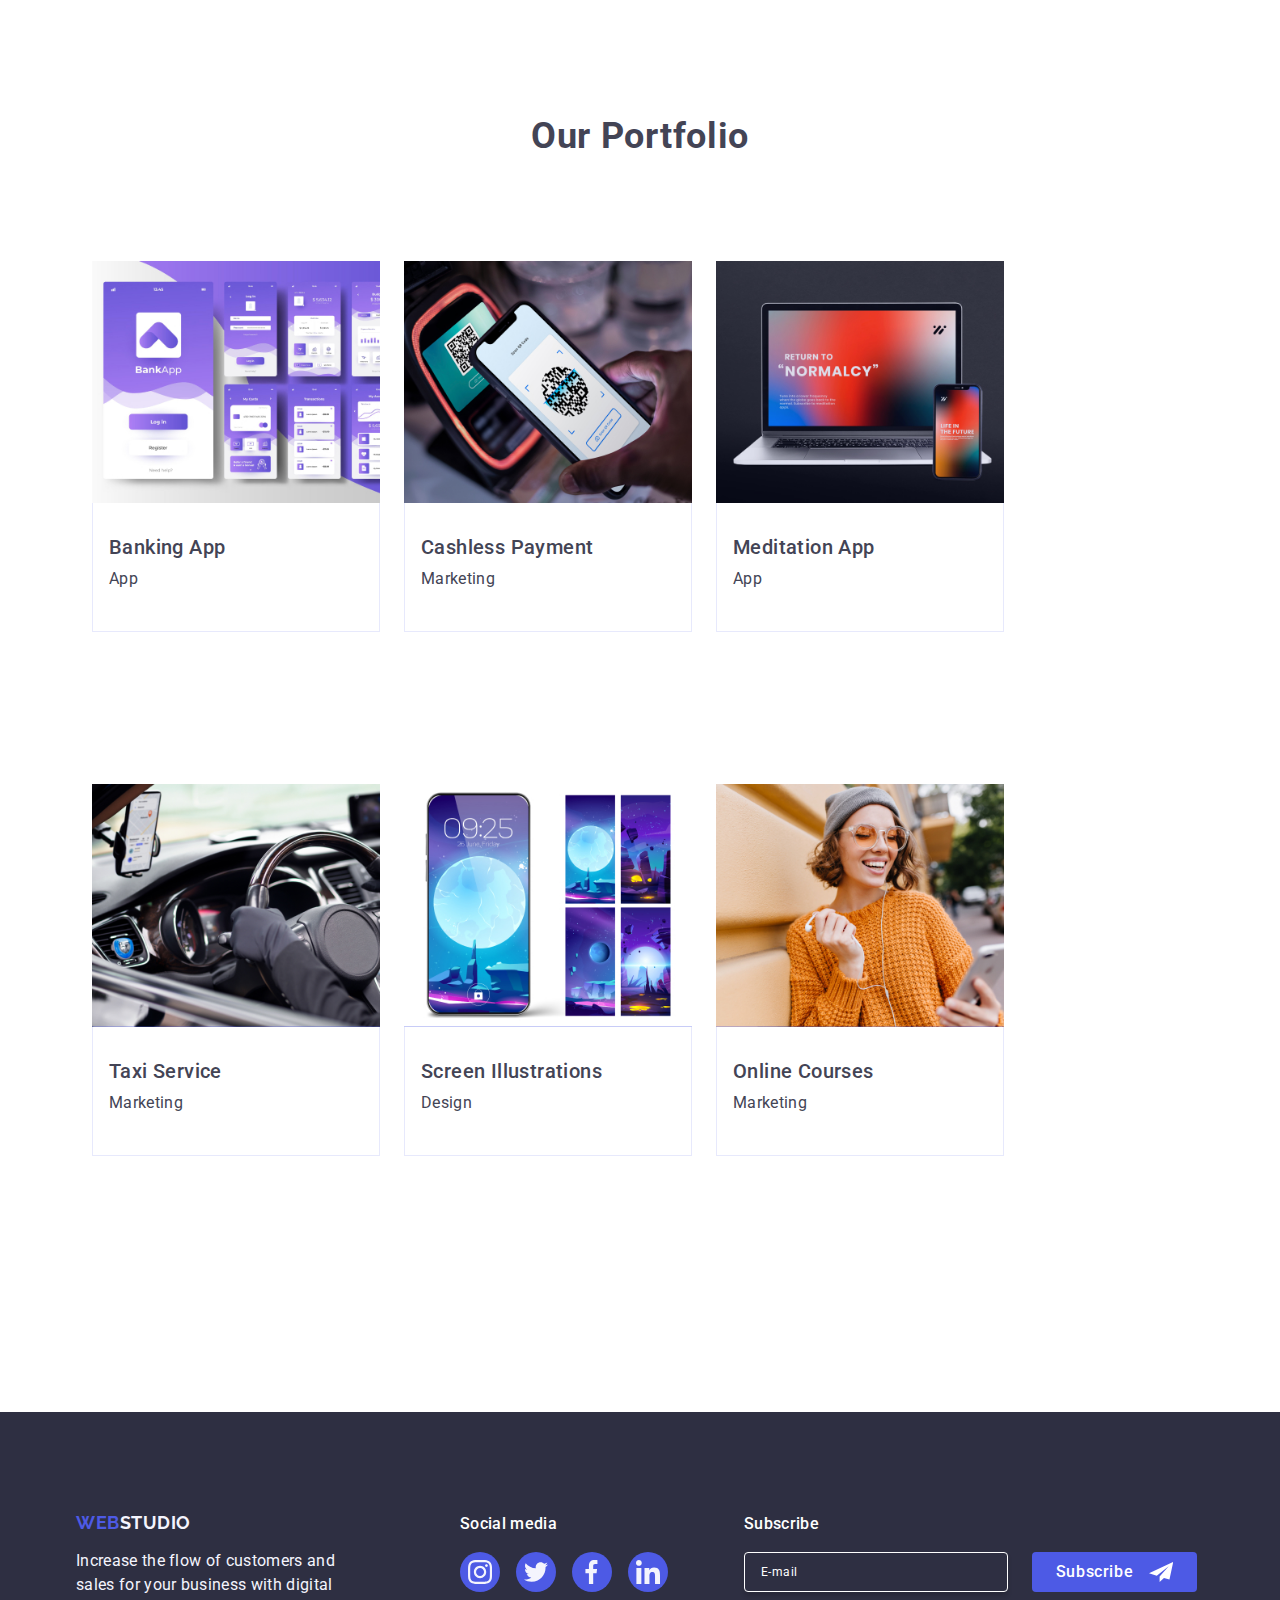
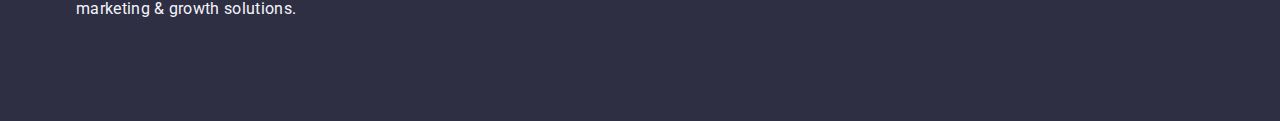
==== commit 2031986c: "poprawka mobile" ====
--- a/index.html
+++ b/index.html
@@ -406,7 +406,7 @@
                 </p>
               </div>
               <div class="div-hsek-d">
-                <h3 class="hea-c">Banking App</h3>
+                <h3 class="hea-c-inna">Banking App</h3>
                 <p class="paragraph-app">App</p>
               </div>
             </li>
@@ -449,7 +449,7 @@
                 </p>
               </div>
               <div class="div-hsek-d">
-                <h3 class="hea-c">Cashless Payment</h3>
+                <h3 class="hea-c-inna">Cashless Payment</h3>
                 <p class="paragraph-app">Marketing</p>
               </div>
             </li>
@@ -492,7 +492,7 @@
                 </p>
               </div>
               <div class="div-hsek-d">
-                <h3 class="hea-c">Meditation App</h3>
+                <h3 class="hea-c-inna">Meditation App</h3>
                 <p class="paragraph-app">App</p>
               </div>
             </li>
@@ -535,7 +535,7 @@
                 </p>
               </div>
               <div class="div-hsek-d">
-                <h3 class="hea-c">Taxi Service</h3>
+                <h3 class="hea-c-inna">Taxi Service</h3>
                 <p class="paragraph-app">Marketing</p>
               </div>
             </li>
@@ -578,7 +578,7 @@
                 </p>
               </div>
               <div class="div-hsek-d">
-                <h3 class="hea-c">Screen Illustrations</h3>
+                <h3 class="hea-c-inna">Screen Illustrations</h3>
                 <p class="paragraph-app">Design</p>
               </div>
             </li>
@@ -621,7 +621,7 @@
                 </p>
               </div>
               <div class="div-hsek-d">
-                <h3 class="hea-c">Online Courses</h3>
+                <h3 class="hea-c-inna">Online Courses</h3>
                 <p class="paragraph-app">Marketing</p>
               </div>
             </li>
--- a/css/styles.css
+++ b/css/styles.css
@@ -34,6 +34,15 @@
 }
 
 .hea-c {
+  font-weight: 500;
+  font-size: 20px;
+  line-height: 1.2;
+  letter-spacing: 0.02em;
+  background-color: #ffffff;
+  margin-bottom: 8px;
+  margin-bottom: 8px;
+}
+.hea-c-inna {
   font-weight: 500;
   font-size: 20px;
   line-height: 1.2;
@@ -146,15 +155,15 @@
 .nav-new {
   display: none;
 }
-@media screen (min-device-pixel-ratio: 2),
+@media screen and (min-device-pixel-ratio: 2),
   screen and (min-resolution: 192dpi),
-  screen and (min-resolution: 2dpi), {
+  screen and (min-resolution: 2dpi) {
   .section-a {
     background-image: linear-gradient(
         rgba(46, 47, 66, 0.7),
         rgba(46, 47, 66, 0.7)
       ),
-      url(../images/hero image-mobile-x2.jpg);
+      url(../images/hero\ image-mobile-x2.jpg);
   }
 }
 
@@ -166,7 +175,6 @@
 }
 
 .hsek-c-list,
-.hsek-d-list,
 .nav-new {
   display: block;
 }
@@ -202,9 +210,7 @@
 }
 .lis-a {
   border-radius: 0 0 4px 4px;
-  padding: 0px 0px 32px 0px;
   width: auto 0;
-  margin-bottom: 72px;
 }
 .hsek-d-list-a {
   border-radius: 0 0 4px 4px;
@@ -253,6 +259,7 @@
     letter-spacing: 0.02em;
     text-align: center;
     margin-bottom: 72px;
+    text-align: center;
   }
   .paragraph {
     max-width: auto 0;
@@ -1119,6 +1126,15 @@
     text-align: center;
     color: #2e2f42;
   }
+  .hea-c-inna {
+    font-weight: 500;
+    font-size: 20px;
+    line-height: 1.2;
+    letter-spacing: 0.02em;
+    background-color: #ffffff;
+    margin-bottom: 8px;
+    margin-bottom: 8px;
+  }
   .paragraph-app {
     font-family: "Roboto", sans-serif;
     font-weight: 400;
@@ -1146,43 +1162,6 @@
     color: #2e2f42;
     text-align: left;
   }
-}
-@media screen and (max-width: 768px) {
-  .menu,
-  .address,
-  .boxx {
-    display: none;
-  }
-}
-@media (min-width: 768px) and (max-width: 1439px) {
-  .nav-new {
-    display: none;
-  }
-  .button-menu {
-    display: none;
-  }
-}
-
-@media (max-width: 768px) {
-  .footer {
-    padding: 96px 0;
-  }
-
-  .container-footer {
-    flex-direction: column;
-    max-width: 320px;
-  }
-
-  .form-footer {
-    margin: 0;
-  }
-
-  .footer-a {
-    /* display: flex;
-    flex-direction: column; */
-    margin: 72px;
-  }
-
   .logo-footer {
     font-family: "Raleway", sans-serif;
     font-weight: 700;
@@ -1192,9 +1171,64 @@
     text-transform: uppercase;
     text-decoration: none;
     color: #4d5ae5;
-    margin-right: 76px;
     display: block;
-    margin-bottom: 16px;
+    text-align: center;
+  }
+  .form-input {
+    width: 288px;
+    height: 40px;
+    border: 1px solid #ffffff;
+    background-color: transparent;
+    font-size: 12px;
+    line-height: 2;
+    letter-spacing: 0.04em;
+    padding-left: 16px;
+    box-shadow: 0px 4px 4px rgba(0, 0, 0, 0.15);
+    border-radius: 4px;
+    color: #ffffff;
+  }
+}
+@media screen and (max-width: 768px) {
+  .menu,
+  .address,
+  .boxx {
+    display: none;
+  }
+}
+@media (min-width: 768px) and (max-width: 1439px) {
+  .nav-new {
+    display: none;
+  }
+  .button-menu {
+    display: none;
+  }
+}
+
+@media (max-width: 768px) {
+  .footer {
+    padding: 96px 0;
+  }
+
+  .container-footer {
+    flex-direction: column;
+    max-width: 320px;
+  }
+
+  .form-footer {
+    margin: 0;
+  }
+
+  .logo-footer {
+    font-family: "Raleway", sans-serif;
+    font-weight: 700;
+    font-size: 18px;
+    line-height: 1.17;
+    letter-spacing: 0.03em;
+    text-transform: uppercase;
+    text-decoration: none;
+    color: #4d5ae5;
+    display: block;
+    text-align: center;
   }
 
   .paragraph_footer {
@@ -1217,6 +1251,13 @@
 
   .social-p {
     text-align: center;
+    align-items: baseline;
+    font-weight: 500;
+    font-size: 16px;
+    line-height: 1.5;
+    letter-spacing: 0.02em;
+    color: #ffffff;
+    margin-bottom: 16px;
   }
 
   .form-form {
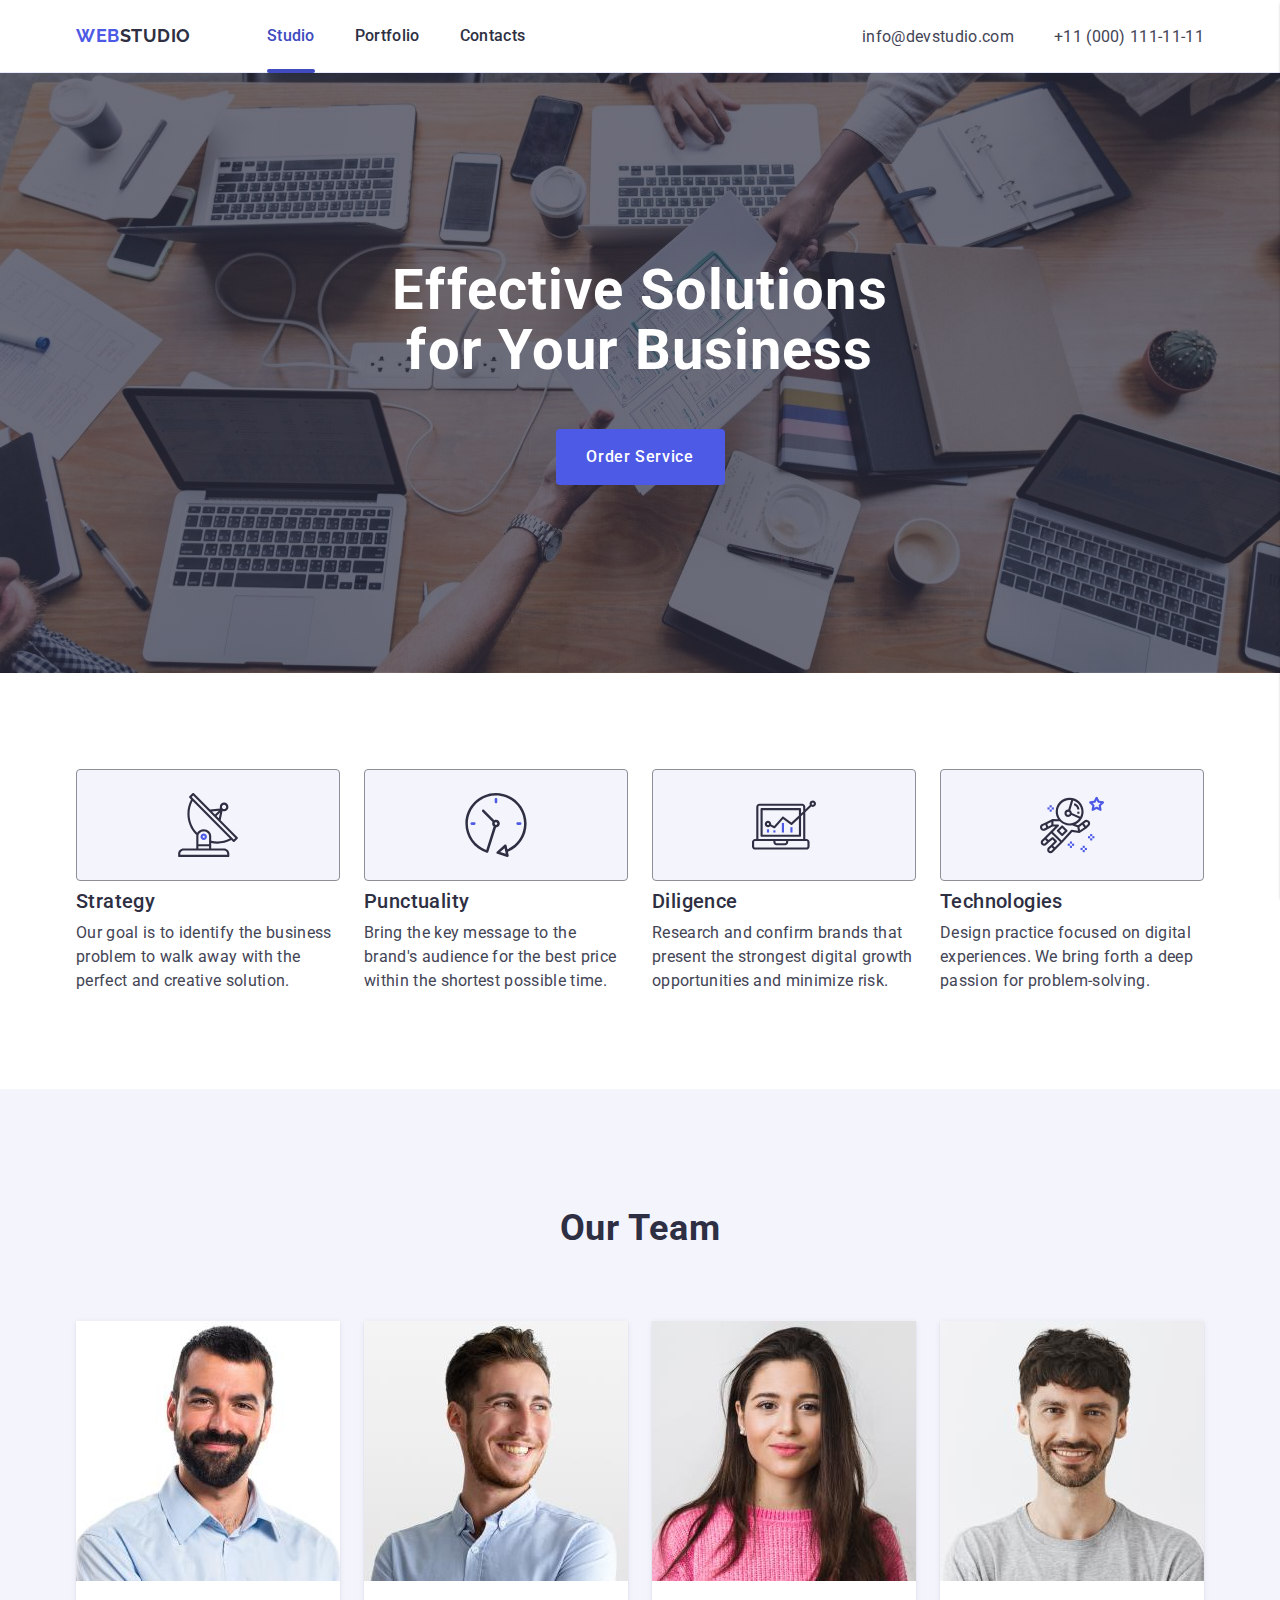
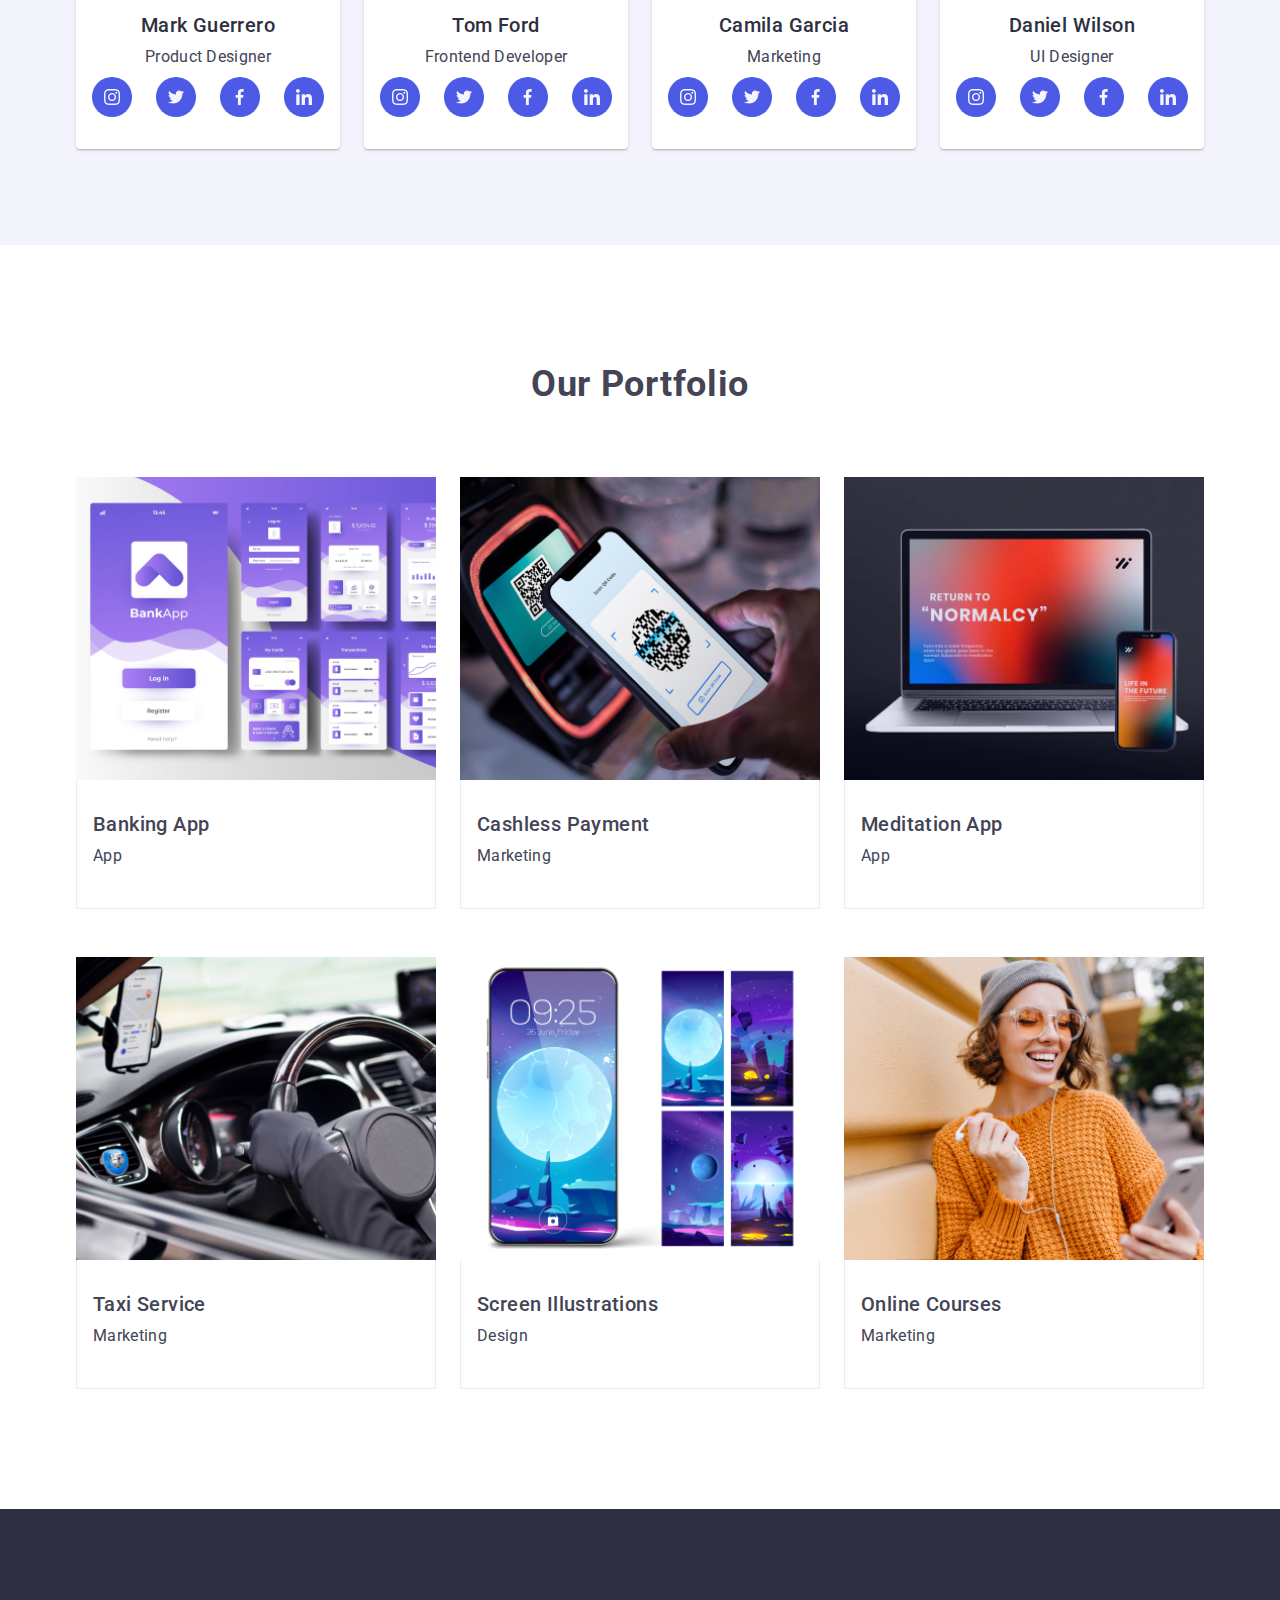
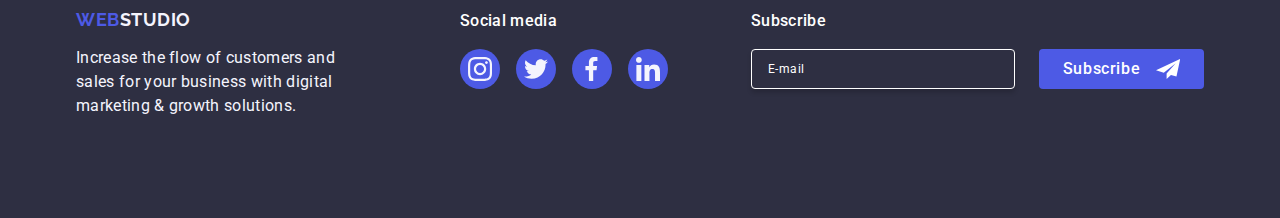
==== commit c218426a: "zmiana maila" ====
--- a/index.html
+++ b/index.html
@@ -67,8 +67,8 @@
                 >
               </li>
               <li class="list-aa">
-                <a class="address-a" href="mailto:info@devstudio.com"
-                  >info@devstudio.com</a
+                <a class="address-a" href="mailto:szkolenia@gfszkolenia.pl"
+                  >szkolenia@gfszkolenia.pl</a
                 >
               </li>
             </ul>
--- a/css/styles.css
+++ b/css/styles.css
@@ -128,7 +128,7 @@
 }
 .header {
   border-bottom: 1px solid #e7e9fc;
-  padding: 24px 0;
+
   box-shadow: 0px 2px 1px rgba(46, 47, 66, 0.08),
     0px 1px 1px rgba(46, 47, 66, 0.16), 0px 1px 6px rgba(46, 47, 66, 0.08);
 }
@@ -173,6 +173,15 @@
     background-position: center;
   }
 }
+@media (min-resolution: 192dpi) and (min-width: 1158px) {
+  .section-a {
+    background-image: linear-gradient(
+        rgba(46, 47, 66, 0.7),
+        rgba(46, 47, 66, 0.7)
+      ),
+      url(../images/hero\ image-tablet-x2.jpg);
+  }
+}
 
 .hsek-c-list,
 .nav-new {
@@ -180,13 +189,13 @@
 }
 .hsek-c-list {
   display: flex;
-  flex-direction: column;
+
   gap: 72px;
   align-items: center;
 }
 .hsek-b-list {
   display: flex;
-  flex-direction: column;
+
   gap: 72px;
 }
 
@@ -199,7 +208,6 @@
   font-size: 36px;
   line-height: 111%;
   letter-spacing: 0.02em;
-  text-align: center;
 }
 .paragraph {
   max-width: auto 0;
@@ -225,86 +233,18 @@
   display: block;
 }
 
-@media (min-width: 768px) and (max-width: 1439px) {
-  .container {
-    background-position: center;
-  }
-  .section-a {
-    background-color: #2e2f42;
-    color: #ffffff;
-    padding-top: 188px;
-    padding-bottom: 188px;
-    max-width: 640px;
-    background-image: linear-gradient(
-        rgba(46, 47, 66, 0.7),
-        rgba(46, 47, 66, 0.7)
-      ),
-      url(../images/hero\ image-tablet.jpg);
-    background-repeat: no-repeat;
-    background-position: center;
-    background-size: cover;
-    margin: 0 auto;
-  }
-  .hsek-b-list,
-  .hsek-c-list,
-  .hsek-d-list,
-  .nav-new {
-    display: flex;
-  }
-  .hea-c {
-    max-width: auto 0;
-    font-weight: 700;
-    font-size: 36px;
-    line-height: 111%;
-    letter-spacing: 0.02em;
-    text-align: center;
-    margin-bottom: 72px;
-    text-align: center;
-  }
-  .paragraph {
-    max-width: auto 0;
-    font-weight: 500;
-    font-size: 16px;
-    line-height: 150%;
-    letter-spacing: 0.02em;
-  }
-  .lis-a {
-    border-radius: 0 0 4px 4px;
-    width: auto 0;
-  }
-  .hsek-d-list-a {
-    border-radius: 0 0 4px 4px;
-    padding: 0px 0px 32px 0px;
-
-    margin-bottom: 72px;
-  }
-  img {
-    margin: auto;
-  }
-
-  .hsek-d-list {
-    display: center;
-    border-bottom: 1px solid var(--cornflower);
-    border-left: 1px solid var(--cornflower);
-    border-right: 1px solid var(--cornflower);
-    padding: 32px 16px;
-    width: auto;
-  }
-
-  .footer {
-    display: flex;
-  }
+@media (min-width: 768px) and (max-width: 1157px) {
 }
 .section-b {
   color: #2e2f42;
-  padding-top: 120px;
-  padding-bottom: 120px;
+  padding-top: 96px;
+  padding-bottom: 96px;
 }
 .section-c {
   background-color: #f4f4fd;
   color: #2e2f42;
   padding-top: 120px;
-  padding-bottom: 120px;
+  padding-bottom: 96px;
 }
 .section-d {
   padding-top: 120px;
@@ -317,7 +257,6 @@
   padding-bottom: 100px;
 }
 .footer-a {
-  margin-right: 120px;
 }
 .button {
   background-color: #4d5ae5;
@@ -364,6 +303,7 @@
   letter-spacing: 0.03em;
   text-transform: uppercase;
   color: #4d5ae5;
+  margin-right: 120px;
 }
 .logo-footer {
   font-family: "Raleway", sans-serif;
@@ -374,7 +314,7 @@
   text-transform: uppercase;
   text-decoration: none;
   color: #4d5ae5;
-  margin-right: 76px;
+
   display: inline-block;
   margin-bottom: 16px;
 }
@@ -390,6 +330,7 @@
   padding-top: 24px;
   padding-bottom: 24px;
   position: relative;
+  display: block;
   transition-property: color;
   transition-duration: 250ms;
   transition-timing-function: cubic-bezier(0.4, 0, 0.2, 1);
@@ -485,7 +426,7 @@
 }
 .address-list-menu {
   display: flex;
-  flex-direction: column;
+
   gap: 40px;
   font-weight: 500;
   font-size: 20px;
@@ -553,8 +494,6 @@
 
 .li-a {
   list-style: none;
-  margin-bottom: 72px;
-  /* width: calc((100% - 72px) / 4); */
 }
 .li-b {
   list-style: none;
@@ -585,11 +524,11 @@
   display: flex;
   align-items: center;
   margin-right: auto;
+}
+.menu {
+  display: flex;
   gap: 40px;
-}
-.menu {
-  display: flex;
-  gap: 40px;
+  align-items: center;
 }
 .container {
   width: 1158px;
@@ -734,7 +673,6 @@
   fill: #f4f4fd;
 }
 .social-p {
-  display: flex;
   align-items: baseline;
   font-weight: 500;
   font-size: 16px;
@@ -1062,6 +1000,10 @@
   .container {
     max-width: 320px;
   }
+  .footer .container-footer {
+    display: flex;
+    gap: 72px;
+  }
   .button-menu {
     width: 24px;
     height: 24px;
@@ -1091,6 +1033,9 @@
   .section-a {
     padding: 72px 0;
   }
+  .hsek-c-list {
+    flex-direction: column;
+  }
 
   .hea-a {
     font-family: "Roboto", sans-serif;
@@ -1114,7 +1059,8 @@
     font-size: 36px;
     line-height: 120%;
     letter-spacing: 0.02em;
-    text-align: left;
+    text-align: center;
+
     color: #2e2f42;
   }
   .hea-c-ppp {
@@ -1188,23 +1134,119 @@
     color: #ffffff;
   }
 }
-@media screen and (max-width: 768px) {
+@media screen and (min-width: 768px) {
+  .button-menu {
+    display: none;
+  }
+}
+@media screen and (max-width: 767px) {
   .menu,
   .address,
   .boxx {
     display: none;
   }
 }
-@media (min-width: 768px) and (max-width: 1439px) {
+@media (min-width: 768px) and (max-width: 1157px) {
   .nav-new {
     display: none;
   }
-  .button-menu {
-    display: none;
-  }
-}
-
-@media (max-width: 768px) {
+
+  .section-d {
+    padding-top: 96px;
+    padding-bottom: 96px;
+  }
+  .container {
+    background-position: center;
+  }
+  .section-a {
+    background-color: #2e2f42;
+    color: #ffffff;
+    padding-top: 112px;
+    padding-bottom: 112px;
+    background-image: linear-gradient(
+        rgba(46, 47, 66, 0.7),
+        rgba(46, 47, 66, 0.7)
+      ),
+      url(../images/hero\ image-tablet-x2.jpg);
+    background-repeat: no-repeat;
+    background-position: center;
+    background-size: cover;
+    margin: 0 auto;
+  }
+  .address-list-menu {
+    display: flex;
+    flex-direction: column;
+    gap: 12px;
+    font-weight: 500;
+    font-size: 20px;
+    line-height: 120%;
+    letter-spacing: 0.02em;
+  }
+  .header {
+    border-bottom: 1px solid #e7e9fc;
+
+    box-shadow: 0px 2px 1px rgba(46, 47, 66, 0.08),
+      0px 1px 1px rgba(46, 47, 66, 0.16), 0px 1px 6px rgba(46, 47, 66, 0.08);
+  }
+  .hsek-b-list {
+    flex-wrap: wrap;
+    justify-content: center;
+  }
+  .address-a {
+    font-size: 12px;
+    text-decoration: none;
+    line-height: 1.5;
+    letter-spacing: 0.02em;
+    color: #434455;
+    transition: color 250ms cubic-bezier(0.4, 0, 0.2, 1);
+  }
+
+  .nav-new {
+    display: flex;
+  }
+  .hea-c {
+    max-width: auto 0;
+    font-weight: 700;
+    font-size: 36px;
+    line-height: 111%;
+    letter-spacing: 0.02em;
+
+    margin-bottom: 72px;
+  }
+  .paragraph {
+    max-width: auto 0;
+    font-weight: 500;
+    font-size: 16px;
+    line-height: 150%;
+    letter-spacing: 0.02em;
+  }
+  .lis-a {
+    border-radius: 0 0 4px 4px;
+    width: auto 0;
+  }
+  .hsek-d-list-a {
+    border-radius: 0 0 4px 4px;
+  }
+  img {
+    margin: auto;
+  }
+
+  .footer {
+    display: flex;
+  }
+  .paragraph-app {
+    font-weight: 400;
+    line-height: 1.5em;
+    letter-spacing: 0.02em;
+    background-color: #ffffff;
+    color: #434455;
+  }
+  /* .hsek-c-list {
+    align-items: center;
+  } */
+}
+
+@media (max-width: 767px) {
   .footer {
     padding: 96px 0;
   }
@@ -1246,7 +1288,6 @@
     display: flex;
     flex-direction: column;
     justify-content: center;
-    margin-bottom: 72px;
   }
 
   .social-p {
@@ -1274,9 +1315,13 @@
   .li-a {
     margin-bottom: 0;
   }
-}
-
-@media (min-width: 768px) and (max-width: 1158px) {
+  .hsek-b-list {
+    display: flex;
+    flex-direction: column;
+  }
+}
+
+@media (min-width: 768px) and (max-width: 1157px) {
   .container {
     width: 768px;
   }
@@ -1290,7 +1335,6 @@
   }
 
   .hsek-b-list {
-    flex-wrap: wrap;
     gap: 72px 24px;
   }
 
@@ -1300,6 +1344,7 @@
 
   .section-b .hea-c {
     margin-bottom: 8px;
+    font-weight: 700;
   }
 
   .section-b .paragraph {
@@ -1317,8 +1362,10 @@
   }
 
   .hsek-c-list {
+    display: flex;
     flex-wrap: wrap;
-    align-self: center;
+    justify-content: center;
+    height: auto;
     gap: 64px 24px;
   }
 
@@ -1330,11 +1377,6 @@
   .container-footer {
     max-width: 530px;
     flex-wrap: wrap;
-    gap: 72px 24px;
-  }
-
-  .footer-a {
-    margin: 0;
   }
 
   .form-footer {
@@ -1343,19 +1385,17 @@
   .hea-c {
     font-family: "Roboto", sans-serif;
     font-weight: 500;
-    font-size: 20px;
-    line-height: 120%;
-    letter-spacing: 0.02em;
-    text-align: center;
+    font-size: 36px;
+    line-height: 111%;
+    letter-spacing: 0.02em;
+
     color: #2e2f42;
   }
   .hea-c-ppp {
     font-family: "Roboto", sans-serif;
-    font-weight: 500;
-    font-size: 20px;
-    line-height: 120%;
-    letter-spacing: 0.02em;
-    text-align: center;
+
+    letter-spacing: 0.02em;
+
     color: #2e2f42;
   }
   .paragraph-app {
@@ -1367,4 +1407,66 @@
     text-align: left;
     color: #2e2f42;
   }
-}
+  .footer .container-footer {
+    display: flex;
+    gap: 72px 24px;
+  }
+  .hsek-d-list {
+    display: center;
+    border-bottom: 1px solid var(--cornflower);
+    border-left: 1px solid var(--cornflower);
+    border-right: 1px solid var(--cornflower);
+  }
+}
+@media screen and (min-width: 1158px) {
+  .button-menu {
+    display: none;
+  }
+  .section-a {
+    background-image: linear-gradient(
+        rgba(46, 47, 66, 0.7),
+        rgba(46, 47, 66, 0.7)
+      ),
+      url(../images/people-office-x2.jpg);
+  }
+  .address-a {
+    font-size: 16px;
+    font-weight: 400;
+  }
+  .logo {
+    margin-right: 76px;
+  }
+  .hea-c {
+    font-weight: 500;
+    font-size: 20px;
+    line-height: 1.2;
+    letter-spacing: 0.02em;
+    background-color: #ffffff;
+    margin-bottom: 8px;
+    margin-bottom: 8px;
+  }
+  .paragraph {
+    font-weight: 400;
+    line-height: 1.5em;
+    letter-spacing: 0.02em;
+    background-color: #ffffff;
+    color: #434455;
+  }
+  .hsek-b-list {
+    gap: 24px;
+  }
+  .hsek-c-list {
+    display: flex;
+    gap: 24px;
+    align-items: center;
+  }
+  .hsek-d-list-a {
+    width: 360px;
+  }
+  .form-footer {
+    margin-left: auto;
+  }
+  .footer-a {
+    margin-right: 120px;
+  }
+}
